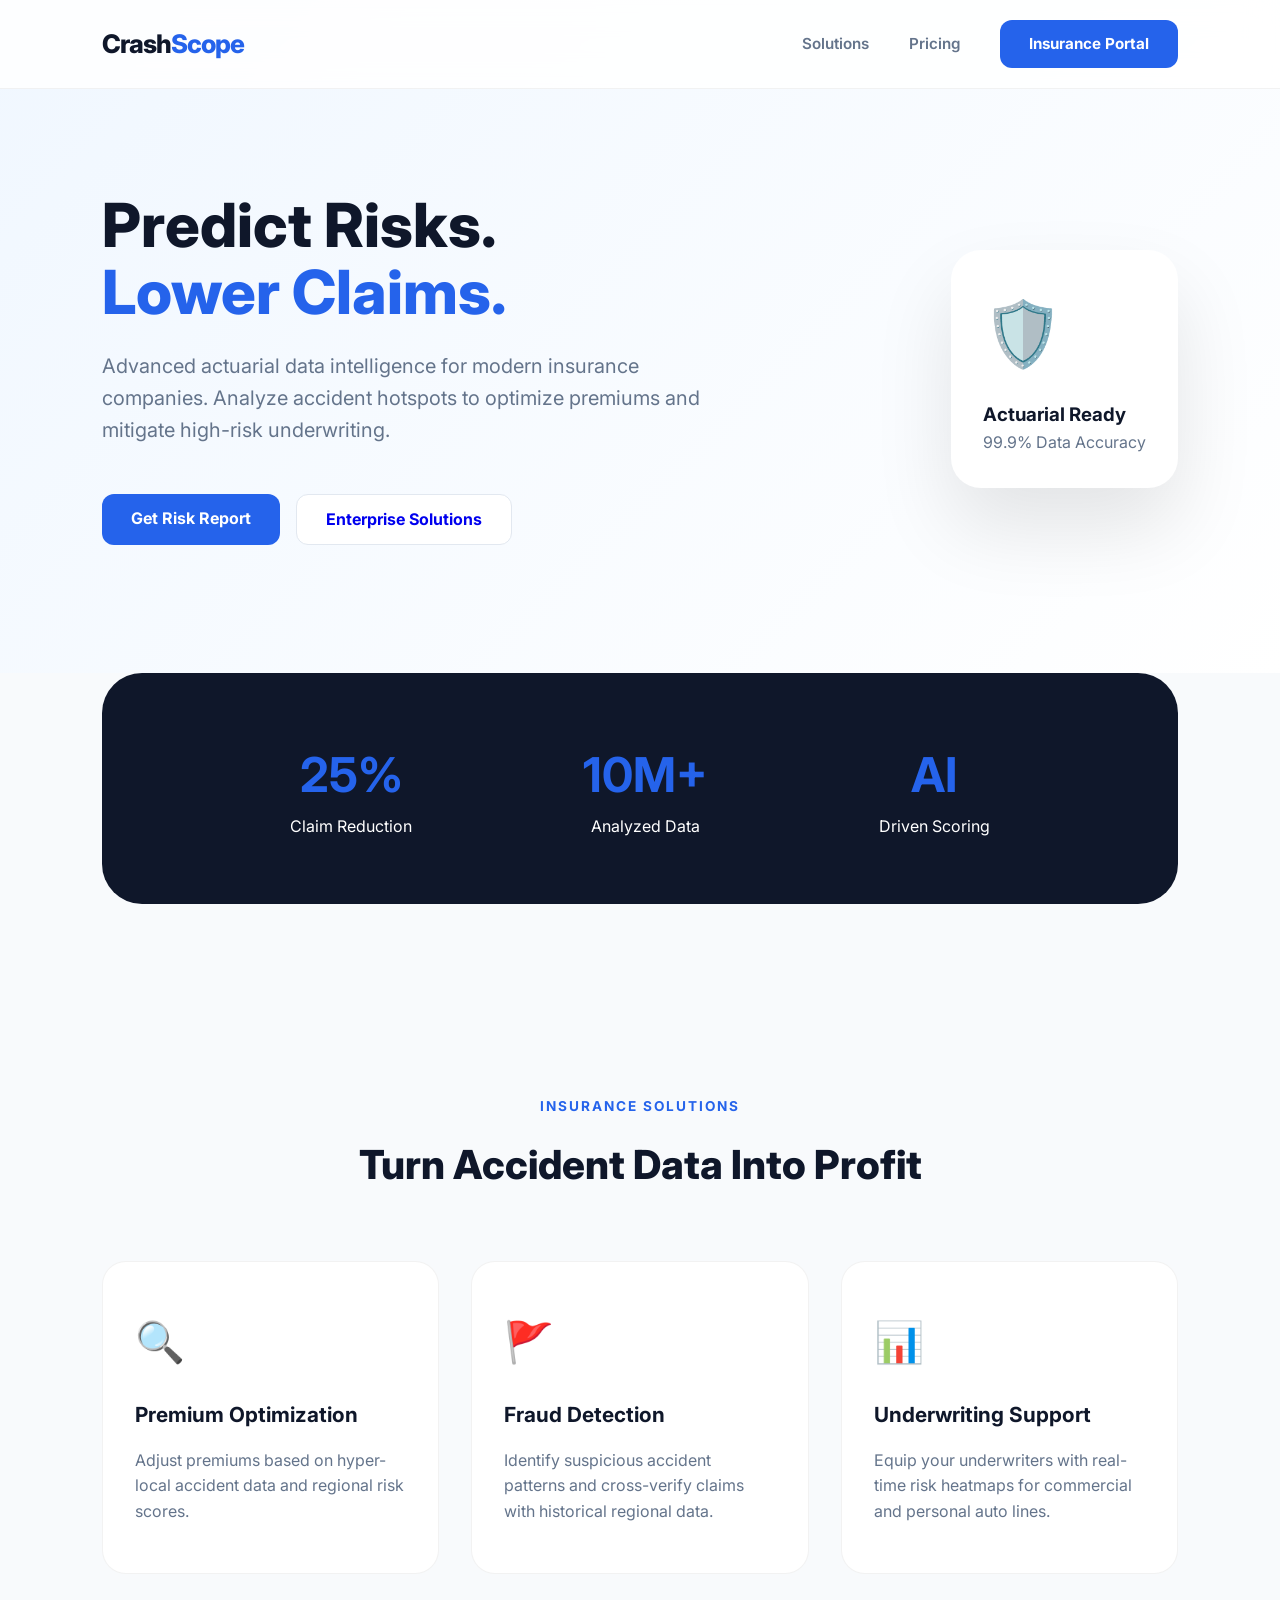
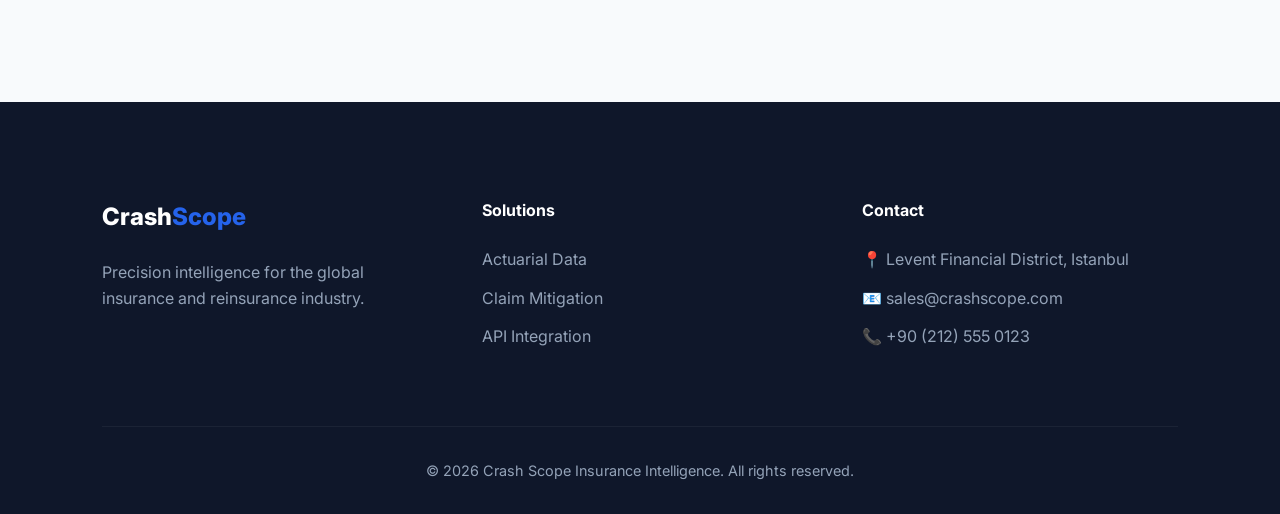
==== index.html @ fe7dffdd "Update index.html" ====
<!DOCTYPE html>
<html lang="en">
<head>
    <meta charset="UTF-8" />
    <meta name="viewport" content="width=device-width, initial-scale=1.0" />
    <title>Crash Scope – Insurance Risk Intelligence</title>
    <link href="https://fonts.googleapis.com/css2?family=Inter:wght@400;600;700;800&display=swap" rel="stylesheet">
    <style>
        :root { 
            --primary: #2563eb; 
            --primary-dark: #1d4ed8; 
            --secondary: #64748b; 
            --dark: #0f172a; 
            --light: #f8fafc; 
            --white: #ffffff; 
            --transition: all 0.3s cubic-bezier(0.4, 0, 0.2, 1); 
        }

        * { margin: 0; padding: 0; box-sizing: border-box; font-family: 'Inter', sans-serif; }
        html { scroll-behavior: smooth; }
        body { background-color: var(--light); color: var(--dark); line-height: 1.6; }

        .navbar { display: flex; justify-content: space-between; align-items: center; padding: 1.25rem 8%; background: rgba(255, 255, 255, 0.85); backdrop-filter: blur(15px); position: fixed; width: 100%; top: 0; z-index: 1000; border-bottom: 1px solid rgba(0,0,0,0.05); }
        .logo { font-size: 1.6rem; font-weight: 800; text-decoration: none; color: var(--dark); letter-spacing: -1px; } 
        .logo span { color: var(--primary); }
        nav { display: flex; align-items: center; gap: 2.5rem; }
        nav a { text-decoration: none; color: var(--secondary); font-weight: 600; font-size: 0.95rem; transition: var(--transition); }

        .btn { padding: 0.75rem 1.8rem; border-radius: 12px; font-weight: 700; text-decoration: none; transition: var(--transition); display: inline-block; cursor: pointer; border: none; }
        .btn-primary { background: var(--primary); color: white !important; }
        .btn-primary:hover { transform: translateY(-2px); box-shadow: 0 10px 20px -5px rgba(37, 99, 235, 0.3); }

        /* --- Hero --- */
        .hero { padding: 12rem 8% 8rem; display: flex; align-items: center; justify-content: space-between; gap: 4rem; background: linear-gradient(135deg, #f0f7ff 0%, #ffffff 100%); }
        .hero-text { flex: 1; }
        .hero-text h1 { font-size: clamp(2.5rem, 5vw, 3.8rem); line-height: 1.1; font-weight: 800; margin-bottom: 1.5rem; color: var(--dark); }
        .hero-text h1 span { color: var(--primary); }
        .hero-text p { font-size: 1.25rem; color: var(--secondary); margin-bottom: 3rem; max-width: 600px; }

        /* --- Features --- */
        .section { padding: 8rem 8%; }
        .section-tag { color: var(--primary); font-weight: 700; text-transform: uppercase; font-size: 0.85rem; letter-spacing: 2px; display: block; text-align: center; margin-bottom: 1rem; }
        .section-title { font-size: 2.5rem; text-align: center; font-weight: 800; margin-bottom: 4rem; }
        
        .features-grid { display: grid; grid-template-columns: repeat(auto-fit, minmax(300px, 1fr)); gap: 2rem; }
        .feature-card { background: var(--white); padding: 3rem 2rem; border-radius: 24px; border: 1px solid rgba(0,0,0,0.05); transition: var(--transition); }
        .feature-card:hover { transform: translateY(-10px); border-color: var(--primary); }
        .feature-icon { font-size: 2.5rem; margin-bottom: 1.5rem; display: block; }
        .feature-card h3 { font-size: 1.3rem; margin-bottom: 1rem; }
        .feature-card p { color: var(--secondary); }

        /* --- Stats/Trust Area --- */
        .trust-box { background: var(--dark); color: white; padding: 4rem 8%; display: flex; justify-content: space-around; text-align: center; border-radius: 40px; margin: 0 8% 4rem; }
        .trust-item h2 { font-size: 3rem; color: var(--primary); }

        /* --- Footer --- */
        .footer { background: var(--dark); color: #94a3b8; padding: 6rem 8% 2rem; }
        .footer-grid { display: grid; grid-template-columns: repeat(auto-fit, minmax(200px, 1fr)); gap: 4rem; margin-bottom: 4rem; }
        .footer-logo { color: white; font-size: 1.5rem; font-weight: 800; margin-bottom: 1.5rem; display: block; text-decoration: none; }
        .footer-logo span { color: var(--primary); }
        .footer-col h4 { color: white; margin-bottom: 1.5rem; }
        .footer-col ul { list-style: none; }
        .footer-col ul li { margin-bottom: 0.8rem; }
        .footer-col ul li a { color: #94a3b8; text-decoration: none; transition: 0.3s; }
        .footer-bottom { border-top: 1px solid rgba(255,255,255,0.05); padding-top: 2rem; text-align: center; font-size: 0.9rem; }

        @media (max-width: 1024px) { .hero { flex-direction: column; text-align: center; } .navbar nav { display: none; } }
    </style>
</head>
<body>

    <header class="navbar">
        <a href="index.html" class="logo">Crash<span>Scope</span></a>
        <nav>
            <a href="#solutions">Solutions</a>
            <a href="pricing.html">Pricing</a>
            <a href="dashboard.html" class="btn btn-primary">Insurance Portal</a>
        </nav>
    </header>

    <section class="hero">
        <div class="hero-text">
            <h1>Predict Risks.<br><span>Lower Claims.</span></h1>
            <p>Advanced actuarial data intelligence for modern insurance companies. Analyze accident hotspots to optimize premiums and mitigate high-risk underwriting.</p>
            <div style="display: flex; gap: 1rem;">
                <a href="dashboard.html" class="btn btn-primary">Get Risk Report</a>
                <a href="pricing.html" class="btn" style="background: white; border: 1px solid #e2e8f0;">Enterprise Solutions</a>
            </div>
        </div>
        <div class="hero-visual">
            <div style="background: white; padding: 2rem; border-radius: 30px; box-shadow: 0 40px 80px rgba(0,0,0,0.1);">
                <span style="font-size: 4rem;">🛡️</span>
                <h3 style="margin-top:1rem;">Actuarial Ready</h3>
                <p style="color:var(--secondary)">99.9% Data Accuracy</p>
            </div>
        </div>
    </section>

    <div class="trust-box">
        <div class="trust-item"><h2>25%</h2><p>Claim Reduction</p></div>
        <div class="trust-item"><h2>10M+</h2><p>Analyzed Data</p></div>
        <div class="trust-item"><h2>AI</h2><p>Driven Scoring</p></div>
    </div>

    <section id="solutions" class="section">
        <span class="section-tag">Insurance Solutions</span>
        <h2 class="section-title">Turn Accident Data Into Profit</h2>
        
        <div class="features-grid">
            <div class="feature-card">
                <span class="feature-icon">🔍</span>
                <h3>Premium Optimization</h3>
                <p>Adjust premiums based on hyper-local accident data and regional risk scores.</p>
            </div>
            <div class="feature-card">
                <span class="feature-icon">🚩</span>
                <h3>Fraud Detection</h3>
                <p>Identify suspicious accident patterns and cross-verify claims with historical regional data.</p>
            </div>
            <div class="feature-card">
                <span class="feature-icon">📊</span>
                <h3>Underwriting Support</h3>
                <p>Equip your underwriters with real-time risk heatmaps for commercial and personal auto lines.</p>
            </div>
        </div>
    </section>

    <footer class="footer">
        <div class="footer-grid">
            <div class="footer-col">
                <a href="#" class="footer-logo">Crash<span>Scope</span></a>
                <p>Precision intelligence for the global insurance and reinsurance industry.</p>
            </div>
            <div class="footer-col">
                <h4>Solutions</h4>
                <ul>
                    <li><a href="#">Actuarial Data</a></li>
                    <li><a href="#">Claim Mitigation</a></li>
                    <li><a href="#">API Integration</a></li>
                </ul>
            </div>
            <div class="footer-col">
                <h4>Contact</h4>
                <ul>
                    <li>📍 Levent Financial District, Istanbul</li>
                    <li>📧 sales@crashscope.com</li>
                    <li>📞 +90 (212) 555 0123</li>
                </ul>
            </div>
        </div>
        <div class="footer-bottom">
            <p>&copy; 2026 Crash Scope Insurance Intelligence. All rights reserved.</p>
        </div>
    </footer>

</body>
</html>
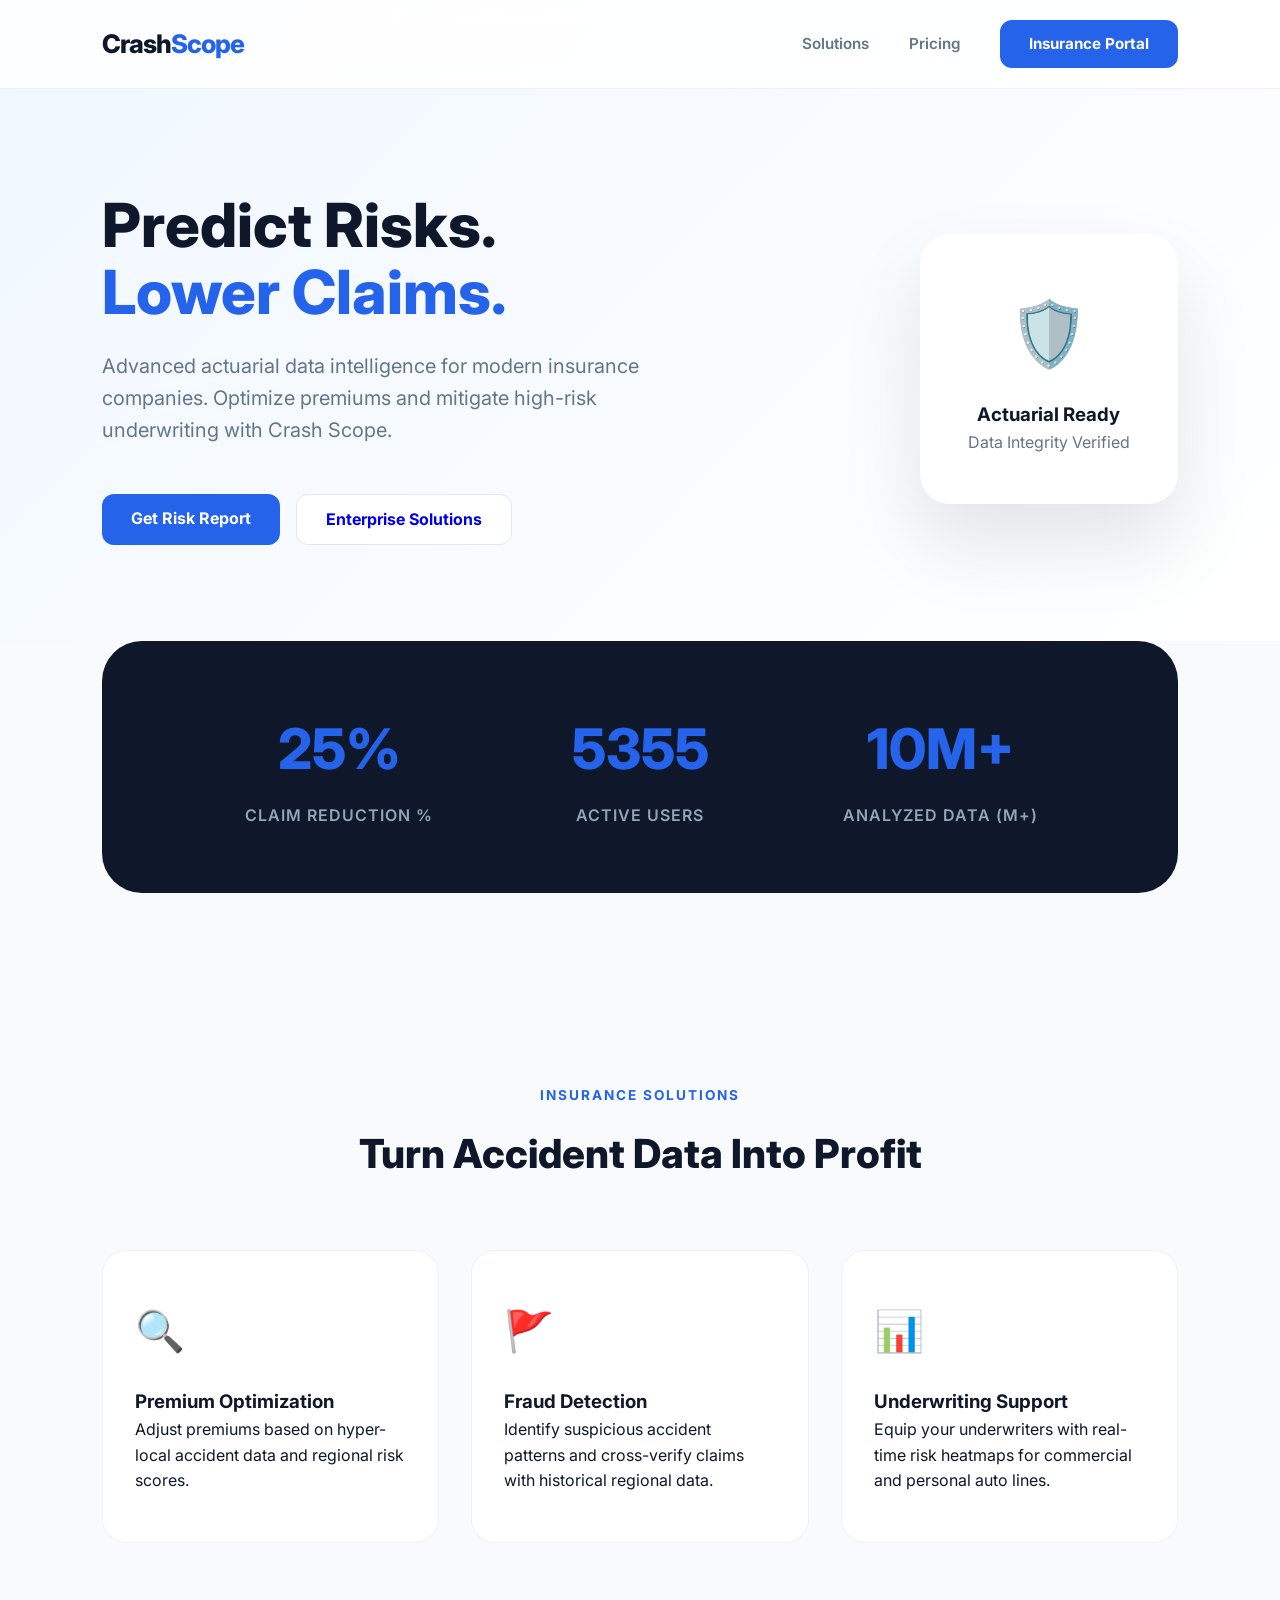
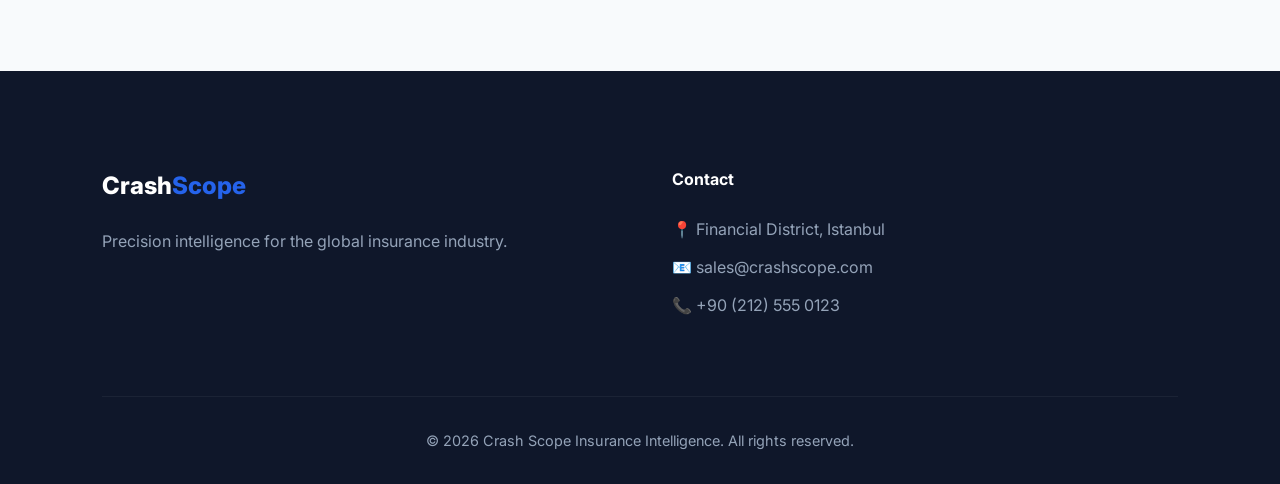
==== commit 7fa51a77: "Update index.html" ====
--- a/index.html
+++ b/index.html
@@ -20,6 +20,7 @@
         html { scroll-behavior: smooth; }
         body { background-color: var(--light); color: var(--dark); line-height: 1.6; }
 
+        /* --- Navbar --- */
         .navbar { display: flex; justify-content: space-between; align-items: center; padding: 1.25rem 8%; background: rgba(255, 255, 255, 0.85); backdrop-filter: blur(15px); position: fixed; width: 100%; top: 0; z-index: 1000; border-bottom: 1px solid rgba(0,0,0,0.05); }
         .logo { font-size: 1.6rem; font-weight: 800; text-decoration: none; color: var(--dark); letter-spacing: -1px; } 
         .logo span { color: var(--primary); }
@@ -31,13 +32,19 @@
         .btn-primary:hover { transform: translateY(-2px); box-shadow: 0 10px 20px -5px rgba(37, 99, 235, 0.3); }
 
         /* --- Hero --- */
-        .hero { padding: 12rem 8% 8rem; display: flex; align-items: center; justify-content: space-between; gap: 4rem; background: linear-gradient(135deg, #f0f7ff 0%, #ffffff 100%); }
+        .hero { padding: 12rem 8% 6rem; display: flex; align-items: center; justify-content: space-between; gap: 4rem; background: linear-gradient(135deg, #f0f7ff 0%, #ffffff 100%); }
         .hero-text { flex: 1; }
         .hero-text h1 { font-size: clamp(2.5rem, 5vw, 3.8rem); line-height: 1.1; font-weight: 800; margin-bottom: 1.5rem; color: var(--dark); }
         .hero-text h1 span { color: var(--primary); }
         .hero-text p { font-size: 1.25rem; color: var(--secondary); margin-bottom: 3rem; max-width: 600px; }
 
-        /* --- Features --- */
+        /* --- Stat Counter Box (GÜNCELLENDİ) --- */
+        .trust-box { background: var(--dark); color: white; padding: 4rem 8%; display: flex; justify-content: space-around; text-align: center; border-radius: 40px; margin: 0 8% 4rem; flex-wrap: wrap; gap: 2rem; }
+        .trust-item { flex: 1; min-width: 150px; }
+        .trust-item h2 { font-size: 3.5rem; color: var(--primary); font-weight: 800; margin-bottom: 0.5rem; }
+        .trust-item p { font-size: 1rem; color: #94a3b8; font-weight: 600; text-transform: uppercase; letter-spacing: 1px; }
+
+        /* --- Solutions --- */
         .section { padding: 8rem 8%; }
         .section-tag { color: var(--primary); font-weight: 700; text-transform: uppercase; font-size: 0.85rem; letter-spacing: 2px; display: block; text-align: center; margin-bottom: 1rem; }
         .section-title { font-size: 2.5rem; text-align: center; font-weight: 800; margin-bottom: 4rem; }
@@ -46,12 +53,6 @@
         .feature-card { background: var(--white); padding: 3rem 2rem; border-radius: 24px; border: 1px solid rgba(0,0,0,0.05); transition: var(--transition); }
         .feature-card:hover { transform: translateY(-10px); border-color: var(--primary); }
         .feature-icon { font-size: 2.5rem; margin-bottom: 1.5rem; display: block; }
-        .feature-card h3 { font-size: 1.3rem; margin-bottom: 1rem; }
-        .feature-card p { color: var(--secondary); }
-
-        /* --- Stats/Trust Area --- */
-        .trust-box { background: var(--dark); color: white; padding: 4rem 8%; display: flex; justify-content: space-around; text-align: center; border-radius: 40px; margin: 0 8% 4rem; }
-        .trust-item h2 { font-size: 3rem; color: var(--primary); }
 
         /* --- Footer --- */
         .footer { background: var(--dark); color: #94a3b8; padding: 6rem 8% 2rem; }
@@ -61,7 +62,6 @@
         .footer-col h4 { color: white; margin-bottom: 1.5rem; }
         .footer-col ul { list-style: none; }
         .footer-col ul li { margin-bottom: 0.8rem; }
-        .footer-col ul li a { color: #94a3b8; text-decoration: none; transition: 0.3s; }
         .footer-bottom { border-top: 1px solid rgba(255,255,255,0.05); padding-top: 2rem; text-align: center; font-size: 0.9rem; }
 
         @media (max-width: 1024px) { .hero { flex-direction: column; text-align: center; } .navbar nav { display: none; } }
@@ -81,31 +81,39 @@
     <section class="hero">
         <div class="hero-text">
             <h1>Predict Risks.<br><span>Lower Claims.</span></h1>
-            <p>Advanced actuarial data intelligence for modern insurance companies. Analyze accident hotspots to optimize premiums and mitigate high-risk underwriting.</p>
+            <p>Advanced actuarial data intelligence for modern insurance companies. Optimize premiums and mitigate high-risk underwriting with Crash Scope.</p>
             <div style="display: flex; gap: 1rem;">
                 <a href="dashboard.html" class="btn btn-primary">Get Risk Report</a>
                 <a href="pricing.html" class="btn" style="background: white; border: 1px solid #e2e8f0;">Enterprise Solutions</a>
             </div>
         </div>
         <div class="hero-visual">
-            <div style="background: white; padding: 2rem; border-radius: 30px; box-shadow: 0 40px 80px rgba(0,0,0,0.1);">
+            <div style="background: white; padding: 3rem; border-radius: 30px; box-shadow: 0 40px 80px rgba(0,0,0,0.1); text-align: center;">
                 <span style="font-size: 4rem;">🛡️</span>
                 <h3 style="margin-top:1rem;">Actuarial Ready</h3>
-                <p style="color:var(--secondary)">99.9% Data Accuracy</p>
+                <p style="color:var(--secondary)">Data Integrity Verified</p>
             </div>
         </div>
     </section>
 
     <div class="trust-box">
-        <div class="trust-item"><h2>25%</h2><p>Claim Reduction</p></div>
-        <div class="trust-item"><h2>10M+</h2><p>Analyzed Data</p></div>
-        <div class="trust-item"><h2>AI</h2><p>Driven Scoring</p></div>
+        <div class="trust-item">
+            <h2 class="counter" data-target="25">0</h2>
+            <p>Claim Reduction %</p>
+        </div>
+        <div class="trust-item">
+            <h2 class="counter" data-target="12500">0</h2>
+            <p>Active Users</p>
+        </div>
+        <div class="trust-item">
+            <h2 class="counter" data-target="10">0</h2>
+            <p>Analyzed Data (M+)</p>
+        </div>
     </div>
 
     <section id="solutions" class="section">
         <span class="section-tag">Insurance Solutions</span>
         <h2 class="section-title">Turn Accident Data Into Profit</h2>
-        
         <div class="features-grid">
             <div class="feature-card">
                 <span class="feature-icon">🔍</span>
@@ -129,20 +137,12 @@
         <div class="footer-grid">
             <div class="footer-col">
                 <a href="#" class="footer-logo">Crash<span>Scope</span></a>
-                <p>Precision intelligence for the global insurance and reinsurance industry.</p>
-            </div>
-            <div class="footer-col">
-                <h4>Solutions</h4>
-                <ul>
-                    <li><a href="#">Actuarial Data</a></li>
-                    <li><a href="#">Claim Mitigation</a></li>
-                    <li><a href="#">API Integration</a></li>
-                </ul>
+                <p>Precision intelligence for the global insurance industry.</p>
             </div>
             <div class="footer-col">
                 <h4>Contact</h4>
                 <ul>
-                    <li>📍 Levent Financial District, Istanbul</li>
+                    <li>📍 Financial District, Istanbul</li>
                     <li>📧 sales@crashscope.com</li>
                     <li>📞 +90 (212) 555 0123</li>
                 </ul>
@@ -153,5 +153,40 @@
         </div>
     </footer>
 
+    <script>
+        const counters = document.querySelectorAll('.counter');
+        const speed = 200; // Sayma hızı (daha düşük sayı = daha yavaş)
+
+        const startCounters = () => {
+            counters.forEach(counter => {
+                const updateCount = () => {
+                    const target = +counter.getAttribute('data-target');
+                    const count = +counter.innerText;
+                    const inc = target / speed;
+
+                    if (count < target) {
+                        counter.innerText = Math.ceil(count + inc);
+                        setTimeout(updateCount, 15);
+                    } else {
+                        counter.innerText = target + (target === 25 ? "%" : (target === 10 ? "M+" : ""));
+                    }
+                };
+                updateCount();
+            });
+        };
+
+        // Sayfa aşağı kaydırıldığında animasyonu başlat (Observer)
+        const observer = new IntersectionObserver((entries) => {
+            entries.forEach(entry => {
+                if (entry.isIntersecting) {
+                    startCounters();
+                    observer.unobserve(entry.target); // Sadece bir kere çalışsın
+                }
+            });
+        }, { threshold: 0.5 });
+
+        observer.observe(document.querySelector('.trust-box'));
+    </script>
+
 </body>
 </html>
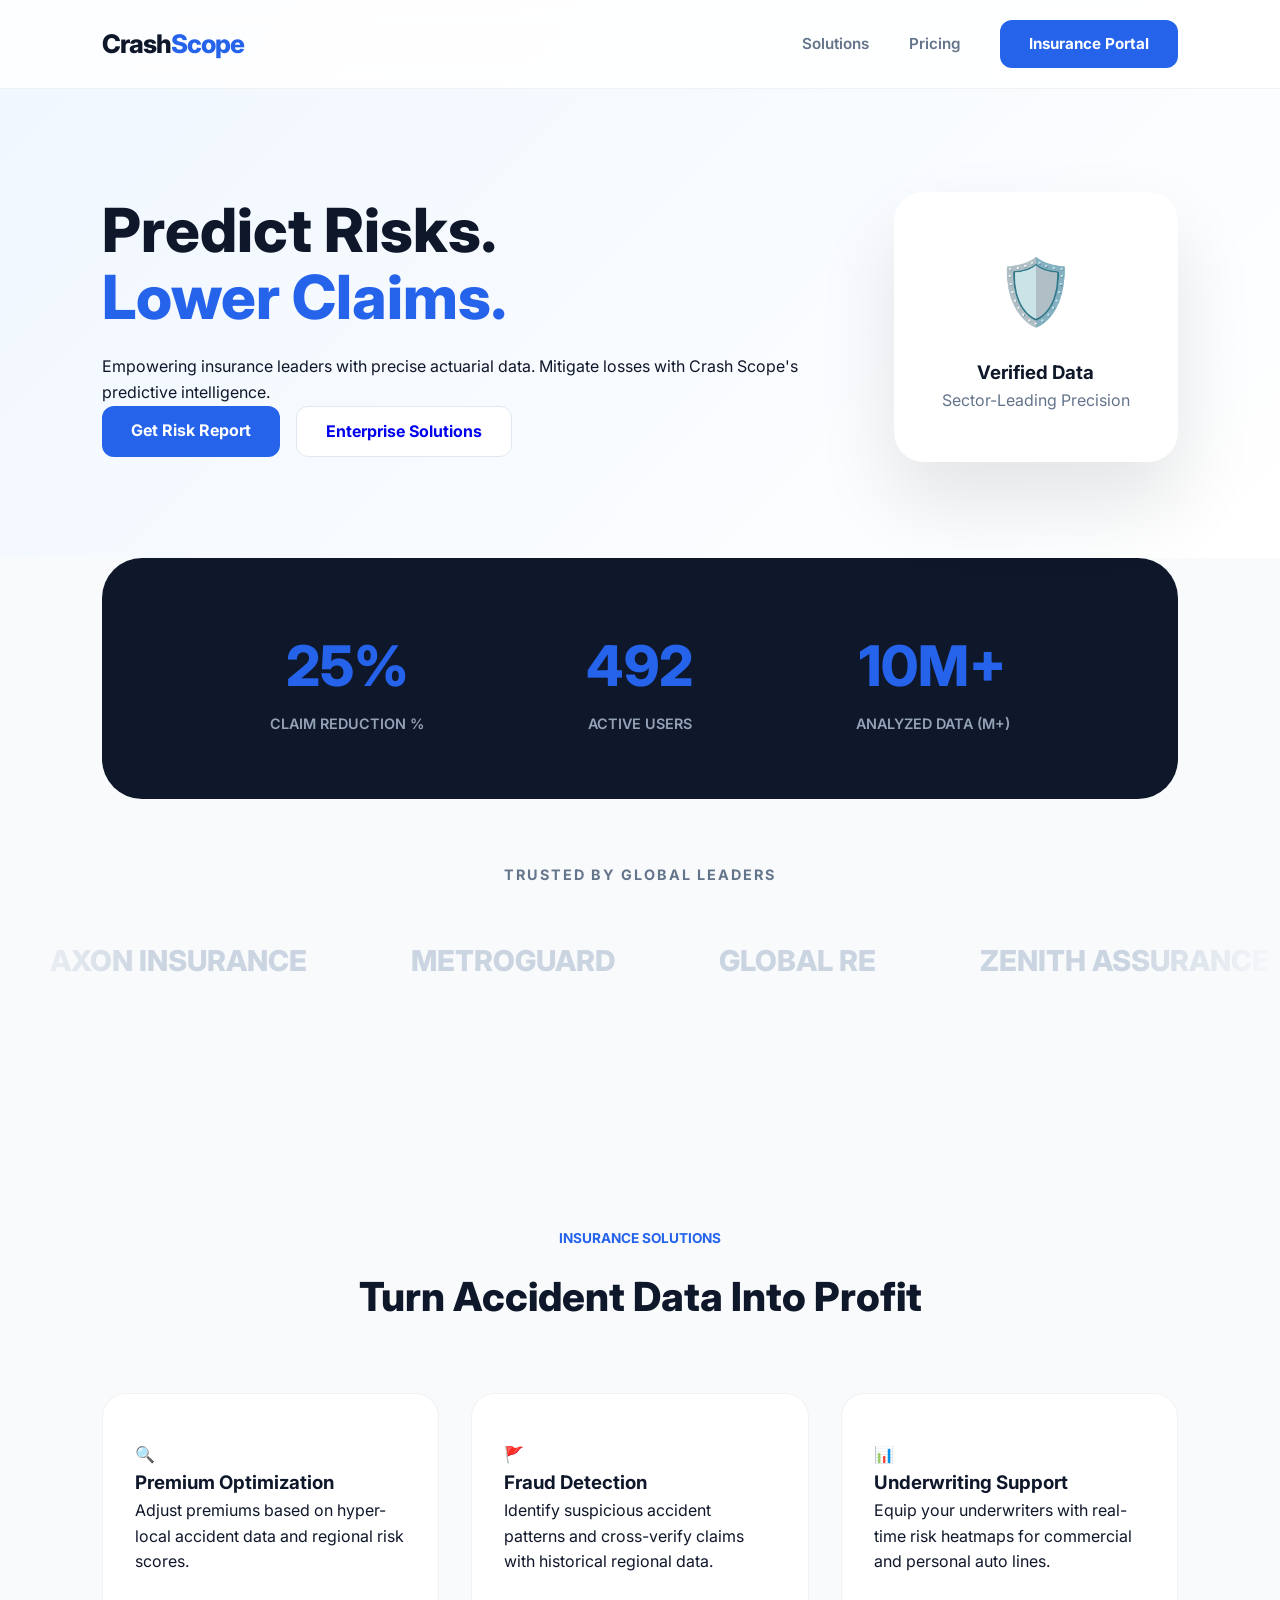
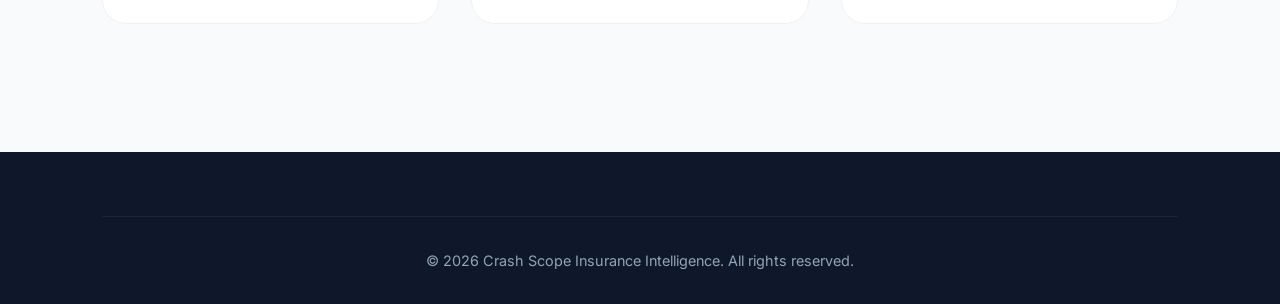
==== commit 4997f295: "Update index.html" ====
--- a/index.html
+++ b/index.html
@@ -18,7 +18,7 @@
 
         * { margin: 0; padding: 0; box-sizing: border-box; font-family: 'Inter', sans-serif; }
         html { scroll-behavior: smooth; }
-        body { background-color: var(--light); color: var(--dark); line-height: 1.6; }
+        body { background-color: var(--light); color: var(--dark); line-height: 1.6; overflow-x: hidden; }
 
         /* --- Navbar --- */
         .navbar { display: flex; justify-content: space-between; align-items: center; padding: 1.25rem 8%; background: rgba(255, 255, 255, 0.85); backdrop-filter: blur(15px); position: fixed; width: 100%; top: 0; z-index: 1000; border-bottom: 1px solid rgba(0,0,0,0.05); }
@@ -26,42 +26,47 @@
         .logo span { color: var(--primary); }
         nav { display: flex; align-items: center; gap: 2.5rem; }
         nav a { text-decoration: none; color: var(--secondary); font-weight: 600; font-size: 0.95rem; transition: var(--transition); }
-
-        .btn { padding: 0.75rem 1.8rem; border-radius: 12px; font-weight: 700; text-decoration: none; transition: var(--transition); display: inline-block; cursor: pointer; border: none; }
+        .btn { padding: 0.75rem 1.8rem; border-radius: 12px; font-weight: 700; text-decoration: none; transition: var(--transition); display: inline-block; border: none; }
         .btn-primary { background: var(--primary); color: white !important; }
-        .btn-primary:hover { transform: translateY(-2px); box-shadow: 0 10px 20px -5px rgba(37, 99, 235, 0.3); }
 
         /* --- Hero --- */
         .hero { padding: 12rem 8% 6rem; display: flex; align-items: center; justify-content: space-between; gap: 4rem; background: linear-gradient(135deg, #f0f7ff 0%, #ffffff 100%); }
         .hero-text { flex: 1; }
-        .hero-text h1 { font-size: clamp(2.5rem, 5vw, 3.8rem); line-height: 1.1; font-weight: 800; margin-bottom: 1.5rem; color: var(--dark); }
+        .hero-text h1 { font-size: clamp(2.5rem, 5vw, 3.8rem); line-height: 1.1; font-weight: 800; margin-bottom: 1.5rem; }
         .hero-text h1 span { color: var(--primary); }
-        .hero-text p { font-size: 1.25rem; color: var(--secondary); margin-bottom: 3rem; max-width: 600px; }
-
-        /* --- Stat Counter Box (GÜNCELLENDİ) --- */
-        .trust-box { background: var(--dark); color: white; padding: 4rem 8%; display: flex; justify-content: space-around; text-align: center; border-radius: 40px; margin: 0 8% 4rem; flex-wrap: wrap; gap: 2rem; }
-        .trust-item { flex: 1; min-width: 150px; }
-        .trust-item h2 { font-size: 3.5rem; color: var(--primary); font-weight: 800; margin-bottom: 0.5rem; }
-        .trust-item p { font-size: 1rem; color: #94a3b8; font-weight: 600; text-transform: uppercase; letter-spacing: 1px; }
+
+        /* --- Stats Box --- */
+        .trust-box { background: var(--dark); color: white; padding: 4rem 8%; display: flex; justify-content: space-around; text-align: center; border-radius: 40px; margin: 0 8% 2rem; flex-wrap: wrap; gap: 2rem; }
+        .trust-item h2 { font-size: 3.5rem; color: var(--primary); font-weight: 800; }
+        .trust-item p { font-size: 0.9rem; color: #94a3b8; font-weight: 600; text-transform: uppercase; }
+
+        /* --- Logo Carousel (YENİ) --- */
+        .references-section { padding: 2rem 0 6rem; text-align: center; }
+        .references-section h3 { font-size: 0.9rem; color: var(--secondary); text-transform: uppercase; letter-spacing: 2px; margin-bottom: 2rem; }
+        
+        .logos-container { overflow: hidden; white-space: nowrap; position: relative; padding: 20px 0; }
+        .logos-container::before, .logos-container::after { content: ""; position: absolute; top: 0; width: 150px; height: 100%; z-index: 2; }
+        .logos-container::before { left: 0; background: linear-gradient(to right, var(--light), transparent); }
+        .logos-container::after { right: 0; background: linear-gradient(to left, var(--light), transparent); }
+
+        .logos-slide { display: inline-block; animation: 25s slide infinite linear; }
+        .logos-slide span { font-size: 1.8rem; font-weight: 800; color: #cbd5e1; margin: 0 50px; cursor: default; transition: 0.3s; }
+        .logos-slide span:hover { color: var(--primary); }
+
+        @keyframes slide {
+            from { transform: translateX(0); }
+            to { transform: translateX(-100%); }
+        }
 
         /* --- Solutions --- */
         .section { padding: 8rem 8%; }
-        .section-tag { color: var(--primary); font-weight: 700; text-transform: uppercase; font-size: 0.85rem; letter-spacing: 2px; display: block; text-align: center; margin-bottom: 1rem; }
+        .section-tag { color: var(--primary); font-weight: 700; text-transform: uppercase; font-size: 0.85rem; display: block; text-align: center; margin-bottom: 1rem; }
         .section-title { font-size: 2.5rem; text-align: center; font-weight: 800; margin-bottom: 4rem; }
-        
         .features-grid { display: grid; grid-template-columns: repeat(auto-fit, minmax(300px, 1fr)); gap: 2rem; }
-        .feature-card { background: var(--white); padding: 3rem 2rem; border-radius: 24px; border: 1px solid rgba(0,0,0,0.05); transition: var(--transition); }
-        .feature-card:hover { transform: translateY(-10px); border-color: var(--primary); }
-        .feature-icon { font-size: 2.5rem; margin-bottom: 1.5rem; display: block; }
+        .feature-card { background: var(--white); padding: 3rem 2rem; border-radius: 24px; border: 1px solid rgba(0,0,0,0.05); }
 
         /* --- Footer --- */
-        .footer { background: var(--dark); color: #94a3b8; padding: 6rem 8% 2rem; }
-        .footer-grid { display: grid; grid-template-columns: repeat(auto-fit, minmax(200px, 1fr)); gap: 4rem; margin-bottom: 4rem; }
-        .footer-logo { color: white; font-size: 1.5rem; font-weight: 800; margin-bottom: 1.5rem; display: block; text-decoration: none; }
-        .footer-logo span { color: var(--primary); }
-        .footer-col h4 { color: white; margin-bottom: 1.5rem; }
-        .footer-col ul { list-style: none; }
-        .footer-col ul li { margin-bottom: 0.8rem; }
+        .footer { background: var(--dark); color: #94a3b8; padding: 4rem 8% 2rem; }
         .footer-bottom { border-top: 1px solid rgba(255,255,255,0.05); padding-top: 2rem; text-align: center; font-size: 0.9rem; }
 
         @media (max-width: 1024px) { .hero { flex-direction: column; text-align: center; } .navbar nav { display: none; } }
@@ -81,7 +86,7 @@
     <section class="hero">
         <div class="hero-text">
             <h1>Predict Risks.<br><span>Lower Claims.</span></h1>
-            <p>Advanced actuarial data intelligence for modern insurance companies. Optimize premiums and mitigate high-risk underwriting with Crash Scope.</p>
+            <p>Empowering insurance leaders with precise actuarial data. Mitigate losses with Crash Scope's predictive intelligence.</p>
             <div style="display: flex; gap: 1rem;">
                 <a href="dashboard.html" class="btn btn-primary">Get Risk Report</a>
                 <a href="pricing.html" class="btn" style="background: white; border: 1px solid #e2e8f0;">Enterprise Solutions</a>
@@ -90,8 +95,8 @@
         <div class="hero-visual">
             <div style="background: white; padding: 3rem; border-radius: 30px; box-shadow: 0 40px 80px rgba(0,0,0,0.1); text-align: center;">
                 <span style="font-size: 4rem;">🛡️</span>
-                <h3 style="margin-top:1rem;">Actuarial Ready</h3>
-                <p style="color:var(--secondary)">Data Integrity Verified</p>
+                <h3 style="margin-top:1rem;">Verified Data</h3>
+                <p style="color:var(--secondary)">Sector-Leading Precision</p>
             </div>
         </div>
     </section>
@@ -102,7 +107,7 @@
             <p>Claim Reduction %</p>
         </div>
         <div class="trust-item">
-            <h2 class="counter" data-target="12500">0</h2>
+            <h2 class="counter" data-target="1200">0</h2>
             <p>Active Users</p>
         </div>
         <div class="trust-item">
@@ -110,6 +115,30 @@
             <p>Analyzed Data (M+)</p>
         </div>
     </div>
+
+    <section class="references-section">
+        <h3>Trusted by Global Leaders</h3>
+        <div class="logos-container">
+            <div class="logos-slide">
+                <span>AXON INSURANCE</span>
+                <span>METROGUARD</span>
+                <span>GLOBAL RE</span>
+                <span>ZENITH ASSURANCE</span>
+                <span>ALIANS GROUP</span>
+                <span>NEXUS UNDERWRITING</span>
+                <span>PRIME MUTUAL</span>
+            </div>
+            <div class="logos-slide">
+                <span>AXON INSURANCE</span>
+                <span>METROGUARD</span>
+                <span>GLOBAL RE</span>
+                <span>ZENITH ASSURANCE</span>
+                <span>ALIANS GROUP</span>
+                <span>NEXUS UNDERWRITING</span>
+                <span>PRIME MUTUAL</span>
+            </div>
+        </div>
+    </section>
 
     <section id="solutions" class="section">
         <span class="section-tag">Insurance Solutions</span>
@@ -134,28 +163,15 @@
     </section>
 
     <footer class="footer">
-        <div class="footer-grid">
-            <div class="footer-col">
-                <a href="#" class="footer-logo">Crash<span>Scope</span></a>
-                <p>Precision intelligence for the global insurance industry.</p>
-            </div>
-            <div class="footer-col">
-                <h4>Contact</h4>
-                <ul>
-                    <li>📍 Financial District, Istanbul</li>
-                    <li>📧 sales@crashscope.com</li>
-                    <li>📞 +90 (212) 555 0123</li>
-                </ul>
-            </div>
-        </div>
         <div class="footer-bottom">
             <p>&copy; 2026 Crash Scope Insurance Intelligence. All rights reserved.</p>
         </div>
     </footer>
 
     <script>
+        // SAYAÇ SCRIPTI
         const counters = document.querySelectorAll('.counter');
-        const speed = 200; // Sayma hızı (daha düşük sayı = daha yavaş)
+        const speed = 200;
 
         const startCounters = () => {
             counters.forEach(counter => {
@@ -175,12 +191,11 @@
             });
         };
 
-        // Sayfa aşağı kaydırıldığında animasyonu başlat (Observer)
         const observer = new IntersectionObserver((entries) => {
             entries.forEach(entry => {
                 if (entry.isIntersecting) {
                     startCounters();
-                    observer.unobserve(entry.target); // Sadece bir kere çalışsın
+                    observer.unobserve(entry.target);
                 }
             });
         }, { threshold: 0.5 });
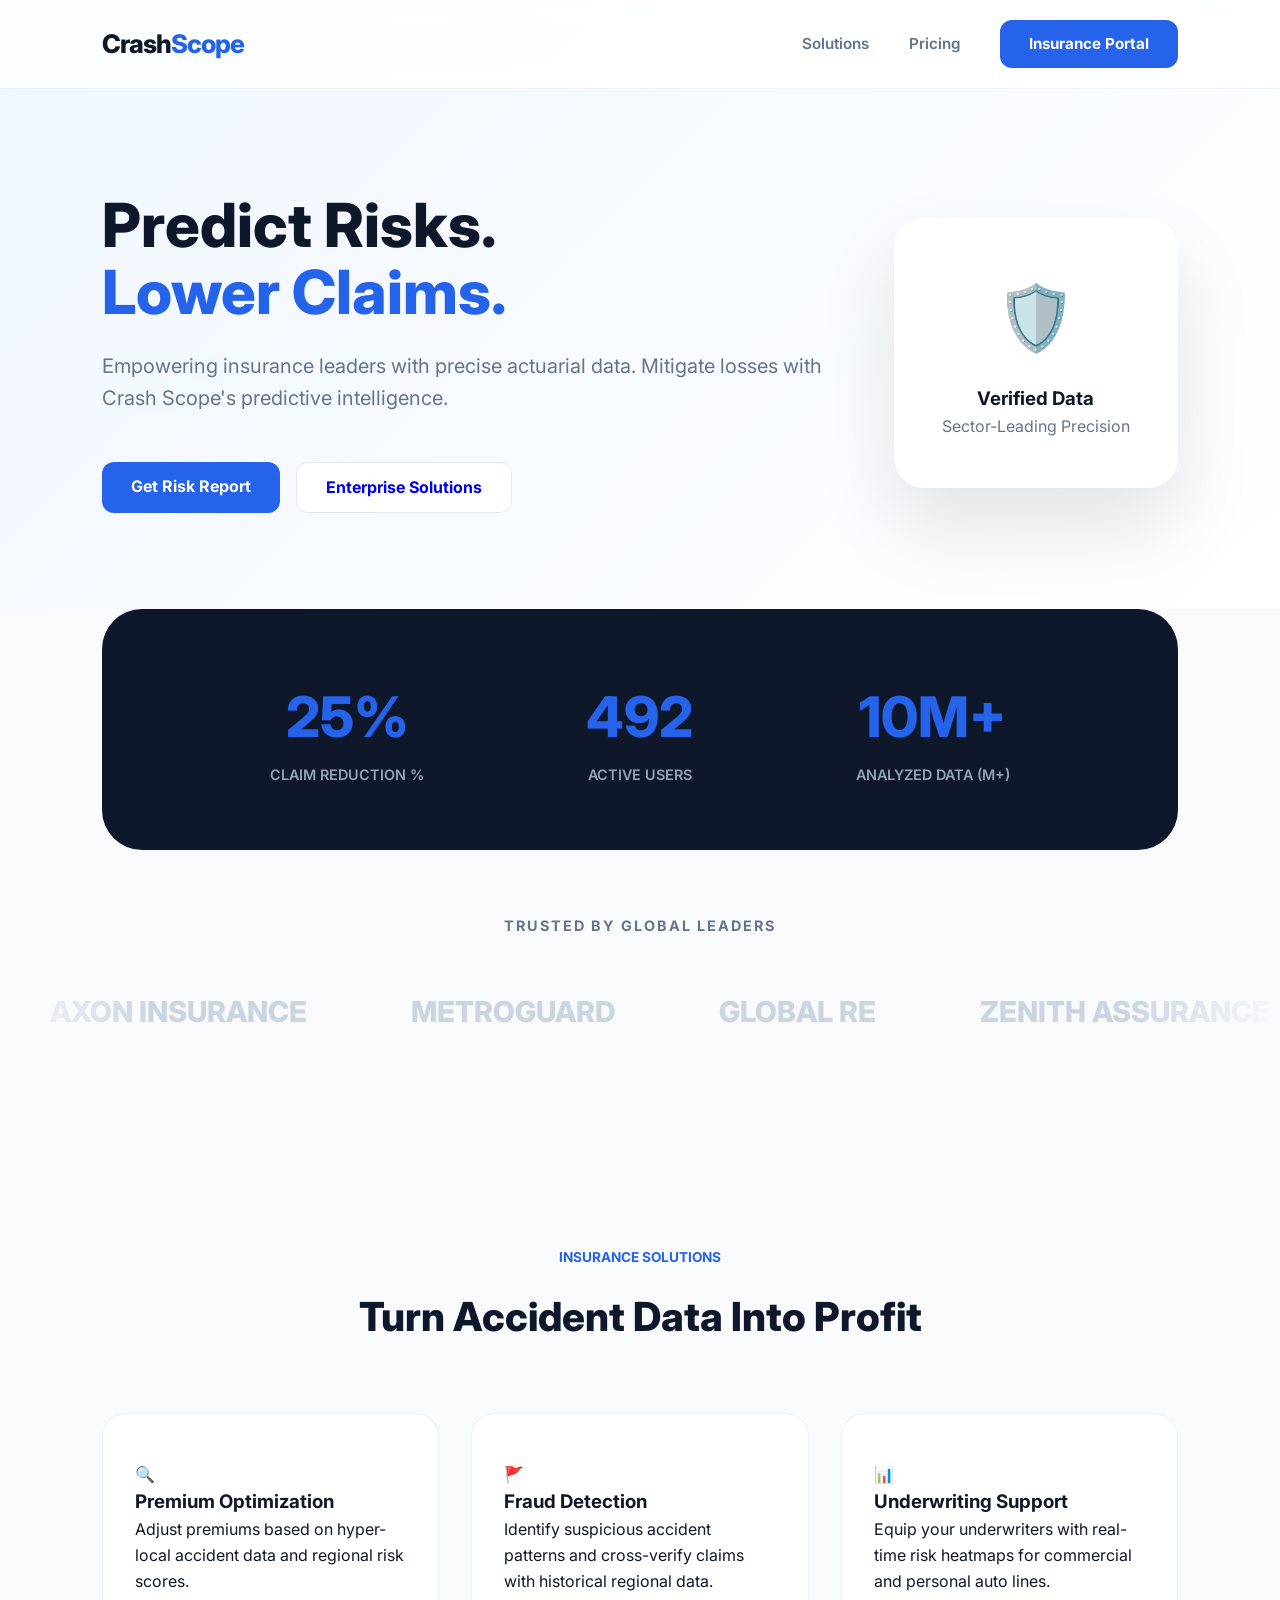
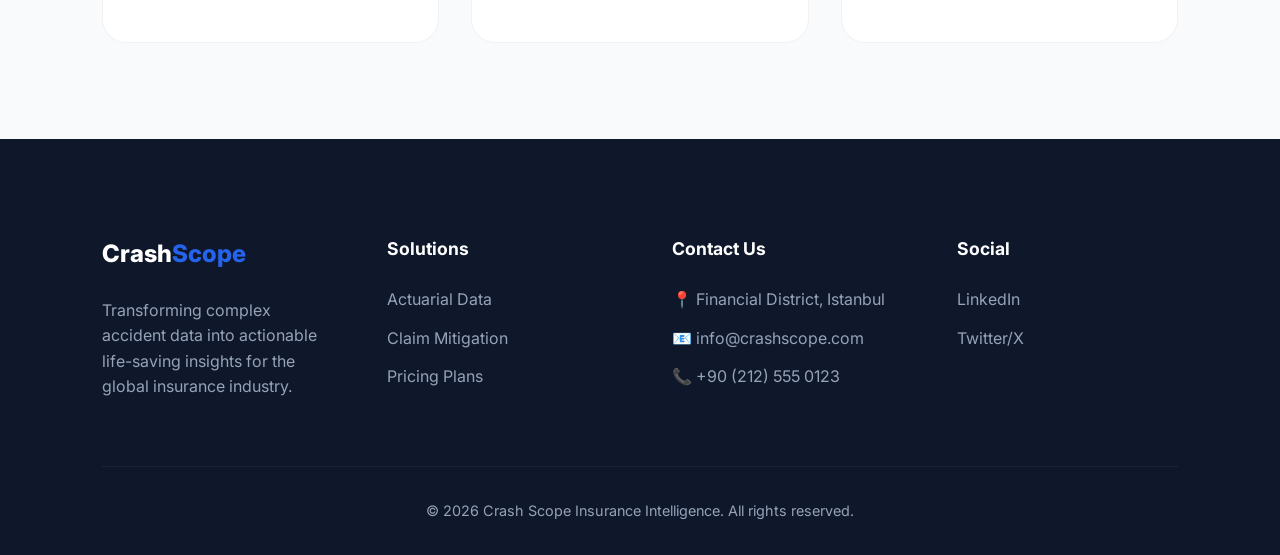
==== commit 05afcf3d: "Update index.html" ====
--- a/index.html
+++ b/index.html
@@ -34,39 +34,42 @@
         .hero-text { flex: 1; }
         .hero-text h1 { font-size: clamp(2.5rem, 5vw, 3.8rem); line-height: 1.1; font-weight: 800; margin-bottom: 1.5rem; }
         .hero-text h1 span { color: var(--primary); }
+        .hero-text p { font-size: 1.25rem; color: var(--secondary); margin-bottom: 3rem; }
 
         /* --- Stats Box --- */
         .trust-box { background: var(--dark); color: white; padding: 4rem 8%; display: flex; justify-content: space-around; text-align: center; border-radius: 40px; margin: 0 8% 2rem; flex-wrap: wrap; gap: 2rem; }
         .trust-item h2 { font-size: 3.5rem; color: var(--primary); font-weight: 800; }
         .trust-item p { font-size: 0.9rem; color: #94a3b8; font-weight: 600; text-transform: uppercase; }
 
-        /* --- Logo Carousel (YENİ) --- */
+        /* --- Logo Carousel --- */
         .references-section { padding: 2rem 0 6rem; text-align: center; }
         .references-section h3 { font-size: 0.9rem; color: var(--secondary); text-transform: uppercase; letter-spacing: 2px; margin-bottom: 2rem; }
-        
         .logos-container { overflow: hidden; white-space: nowrap; position: relative; padding: 20px 0; }
         .logos-container::before, .logos-container::after { content: ""; position: absolute; top: 0; width: 150px; height: 100%; z-index: 2; }
         .logos-container::before { left: 0; background: linear-gradient(to right, var(--light), transparent); }
         .logos-container::after { right: 0; background: linear-gradient(to left, var(--light), transparent); }
-
         .logos-slide { display: inline-block; animation: 25s slide infinite linear; }
-        .logos-slide span { font-size: 1.8rem; font-weight: 800; color: #cbd5e1; margin: 0 50px; cursor: default; transition: 0.3s; }
-        .logos-slide span:hover { color: var(--primary); }
-
-        @keyframes slide {
-            from { transform: translateX(0); }
-            to { transform: translateX(-100%); }
-        }
+        .logos-slide span { font-size: 1.8rem; font-weight: 800; color: #cbd5e1; margin: 0 50px; cursor: default; }
+
+        @keyframes slide { from { transform: translateX(0); } to { transform: translateX(-100%); } }
 
         /* --- Solutions --- */
-        .section { padding: 8rem 8%; }
+        .section { padding: 6rem 8%; }
         .section-tag { color: var(--primary); font-weight: 700; text-transform: uppercase; font-size: 0.85rem; display: block; text-align: center; margin-bottom: 1rem; }
         .section-title { font-size: 2.5rem; text-align: center; font-weight: 800; margin-bottom: 4rem; }
         .features-grid { display: grid; grid-template-columns: repeat(auto-fit, minmax(300px, 1fr)); gap: 2rem; }
         .feature-card { background: var(--white); padding: 3rem 2rem; border-radius: 24px; border: 1px solid rgba(0,0,0,0.05); }
 
-        /* --- Footer --- */
-        .footer { background: var(--dark); color: #94a3b8; padding: 4rem 8% 2rem; }
+        /* --- Footer (GERİ GELDİ) --- */
+        .footer { background: var(--dark); color: #94a3b8; padding: 6rem 8% 2rem; }
+        .footer-grid { display: grid; grid-template-columns: repeat(auto-fit, minmax(200px, 1fr)); gap: 4rem; margin-bottom: 4rem; }
+        .footer-logo { color: white; font-size: 1.5rem; font-weight: 800; margin-bottom: 1.5rem; display: block; text-decoration: none; }
+        .footer-logo span { color: var(--primary); }
+        .footer-col h4 { color: white; margin-bottom: 1.5rem; font-size: 1.1rem; }
+        .footer-col ul { list-style: none; }
+        .footer-col ul li { margin-bottom: 0.8rem; }
+        .footer-col ul li a { color: #94a3b8; text-decoration: none; transition: 0.3s; }
+        .footer-col ul li a:hover { color: var(--primary); }
         .footer-bottom { border-top: 1px solid rgba(255,255,255,0.05); padding-top: 2rem; text-align: center; font-size: 0.9rem; }
 
         @media (max-width: 1024px) { .hero { flex-direction: column; text-align: center; } .navbar nav { display: none; } }
@@ -87,7 +90,7 @@
         <div class="hero-text">
             <h1>Predict Risks.<br><span>Lower Claims.</span></h1>
             <p>Empowering insurance leaders with precise actuarial data. Mitigate losses with Crash Scope's predictive intelligence.</p>
-            <div style="display: flex; gap: 1rem;">
+            <div style="display: flex; gap: 1rem; justify-content: flex-start;">
                 <a href="dashboard.html" class="btn btn-primary">Get Risk Report</a>
                 <a href="pricing.html" class="btn" style="background: white; border: 1px solid #e2e8f0;">Enterprise Solutions</a>
             </div>
@@ -120,22 +123,10 @@
         <h3>Trusted by Global Leaders</h3>
         <div class="logos-container">
             <div class="logos-slide">
-                <span>AXON INSURANCE</span>
-                <span>METROGUARD</span>
-                <span>GLOBAL RE</span>
-                <span>ZENITH ASSURANCE</span>
-                <span>ALIANS GROUP</span>
-                <span>NEXUS UNDERWRITING</span>
-                <span>PRIME MUTUAL</span>
+                <span>AXON INSURANCE</span> <span>METROGUARD</span> <span>GLOBAL RE</span> <span>ZENITH ASSURANCE</span> <span>ALIANS GROUP</span> <span>NEXUS UNDERWRITING</span> <span>PRIME MUTUAL</span>
             </div>
             <div class="logos-slide">
-                <span>AXON INSURANCE</span>
-                <span>METROGUARD</span>
-                <span>GLOBAL RE</span>
-                <span>ZENITH ASSURANCE</span>
-                <span>ALIANS GROUP</span>
-                <span>NEXUS UNDERWRITING</span>
-                <span>PRIME MUTUAL</span>
+                <span>AXON INSURANCE</span> <span>METROGUARD</span> <span>GLOBAL RE</span> <span>ZENITH ASSURANCE</span> <span>ALIANS GROUP</span> <span>NEXUS UNDERWRITING</span> <span>PRIME MUTUAL</span>
             </div>
         </div>
     </section>
@@ -163,13 +154,41 @@
     </section>
 
     <footer class="footer">
+        <div class="footer-grid">
+            <div class="footer-col">
+                <a href="#" class="footer-logo">Crash<span>Scope</span></a>
+                <p>Transforming complex accident data into actionable life-saving insights for the global insurance industry.</p>
+            </div>
+            <div class="footer-col">
+                <h4>Solutions</h4>
+                <ul>
+                    <li><a href="#">Actuarial Data</a></li>
+                    <li><a href="#">Claim Mitigation</a></li>
+                    <li><a href="pricing.html">Pricing Plans</a></li>
+                </ul>
+            </div>
+            <div class="footer-col">
+                <h4>Contact Us</h4>
+                <ul>
+                    <li>📍 Financial District, Istanbul</li>
+                    <li>📧 info@crashscope.com</li>
+                    <li>📞 +90 (212) 555 0123</li>
+                </ul>
+            </div>
+            <div class="footer-col">
+                <h4>Social</h4>
+                <ul>
+                    <li><a href="#">LinkedIn</a></li>
+                    <li><a href="#">Twitter/X</a></li>
+                </ul>
+            </div>
+        </div>
         <div class="footer-bottom">
             <p>&copy; 2026 Crash Scope Insurance Intelligence. All rights reserved.</p>
         </div>
     </footer>
 
     <script>
-        // SAYAÇ SCRIPTI
         const counters = document.querySelectorAll('.counter');
         const speed = 200;
 
@@ -179,7 +198,6 @@
                     const target = +counter.getAttribute('data-target');
                     const count = +counter.innerText;
                     const inc = target / speed;
-
                     if (count < target) {
                         counter.innerText = Math.ceil(count + inc);
                         setTimeout(updateCount, 15);
@@ -202,6 +220,5 @@
 
         observer.observe(document.querySelector('.trust-box'));
     </script>
-
 </body>
 </html>
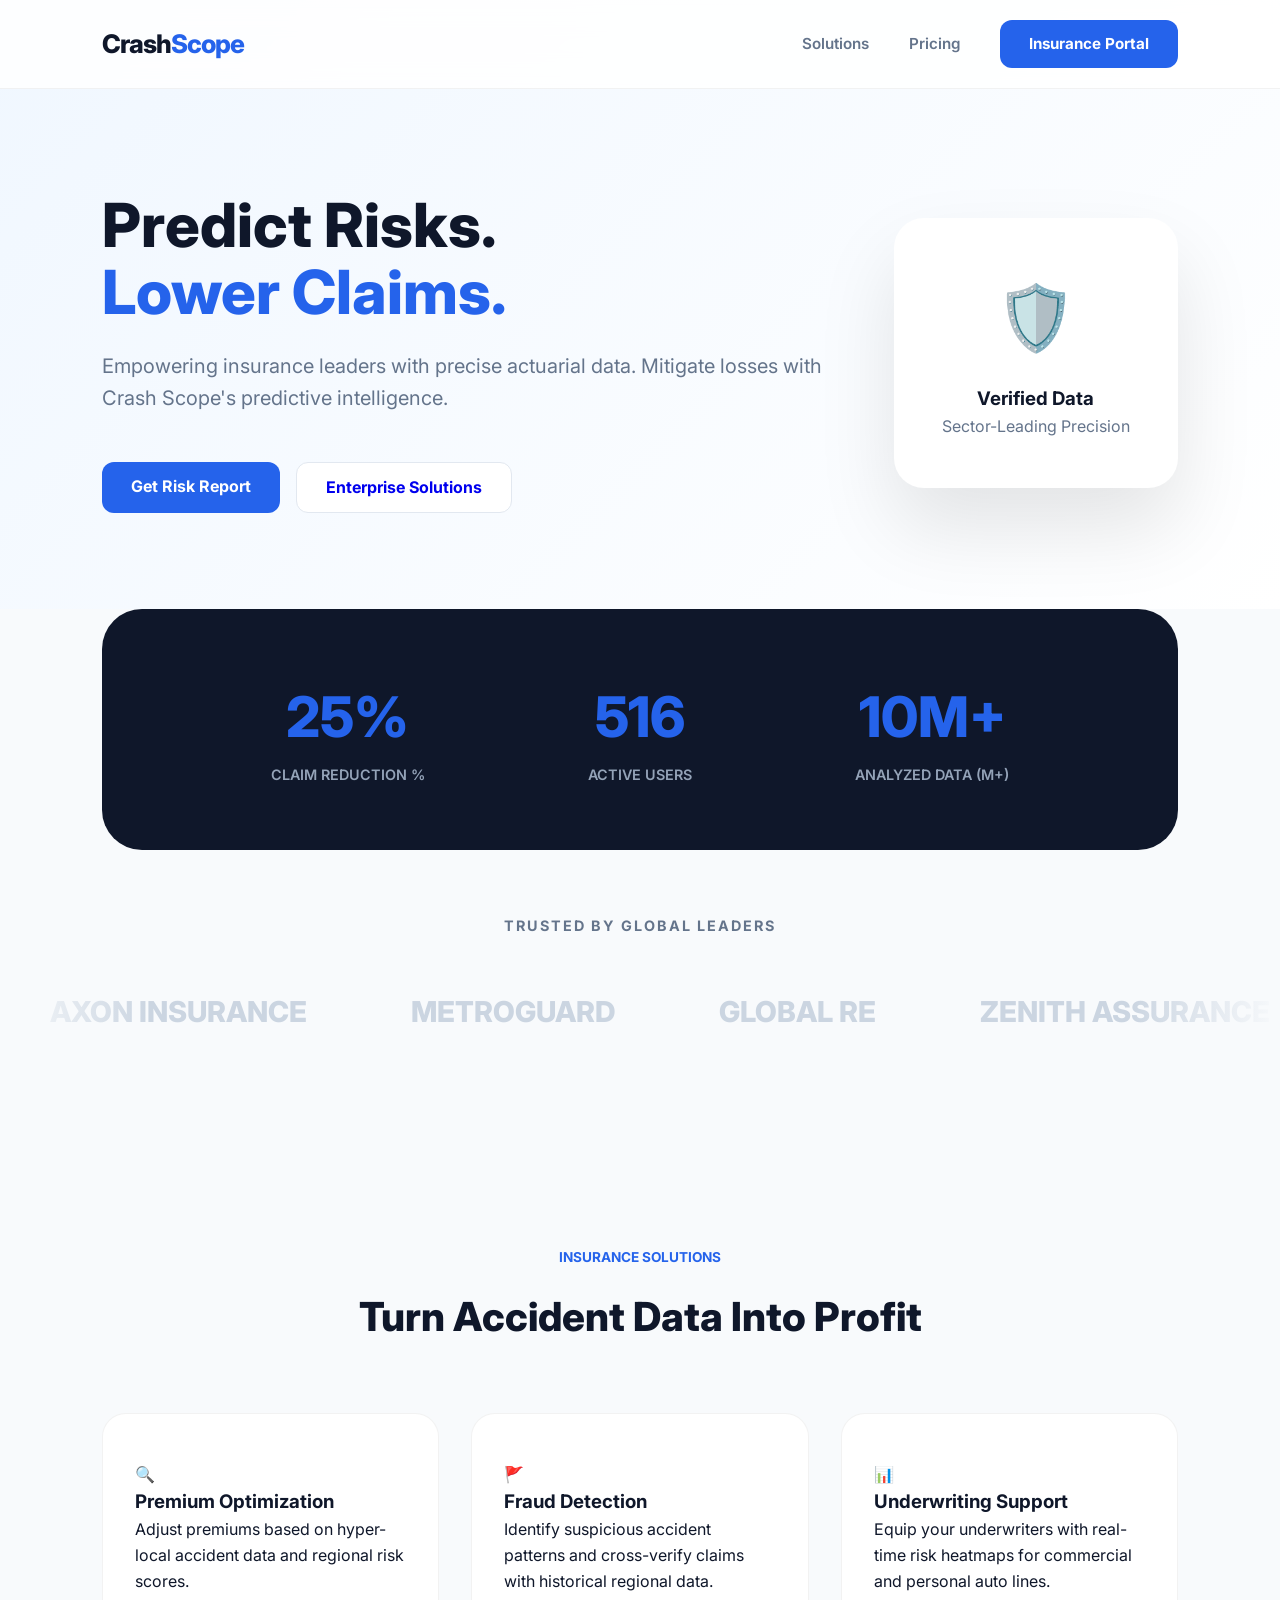
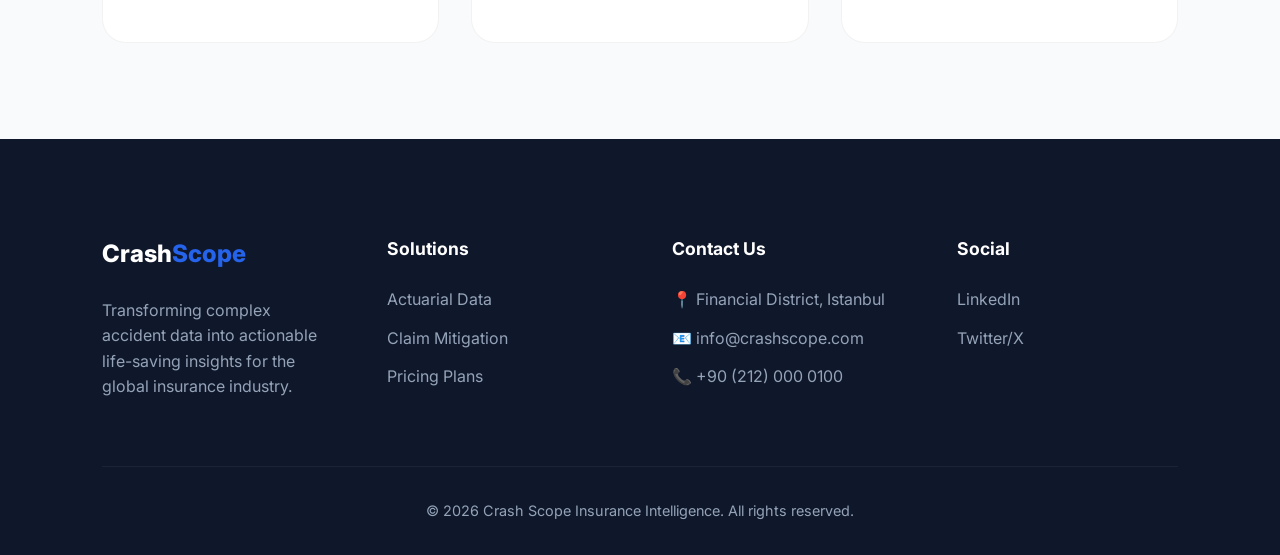
==== commit 765495f1: "Update index.html" ====
--- a/index.html
+++ b/index.html
@@ -172,7 +172,7 @@
                 <ul>
                     <li>📍 Financial District, Istanbul</li>
                     <li>📧 info@crashscope.com</li>
-                    <li>📞 +90 (212) 555 0123</li>
+                    <li>📞 +90 (212) 000 0100</li>
                 </ul>
             </div>
             <div class="footer-col">
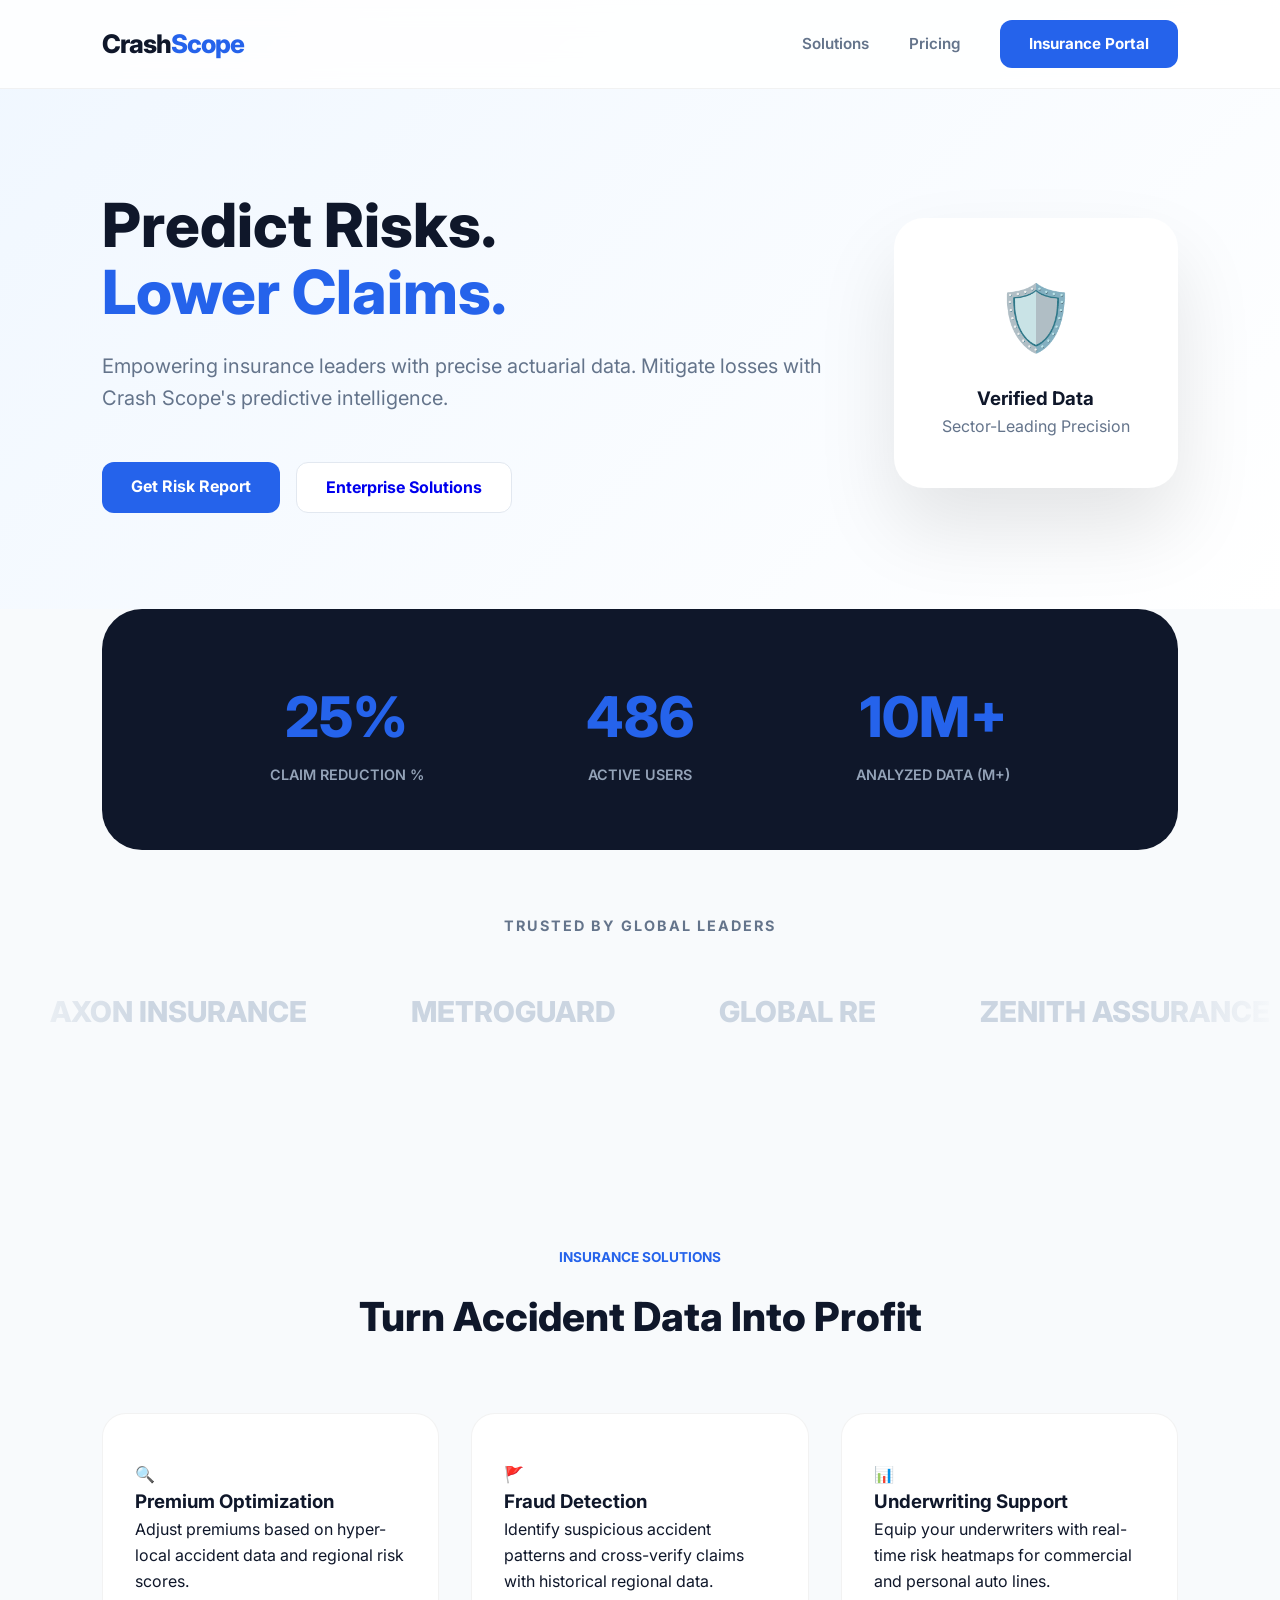
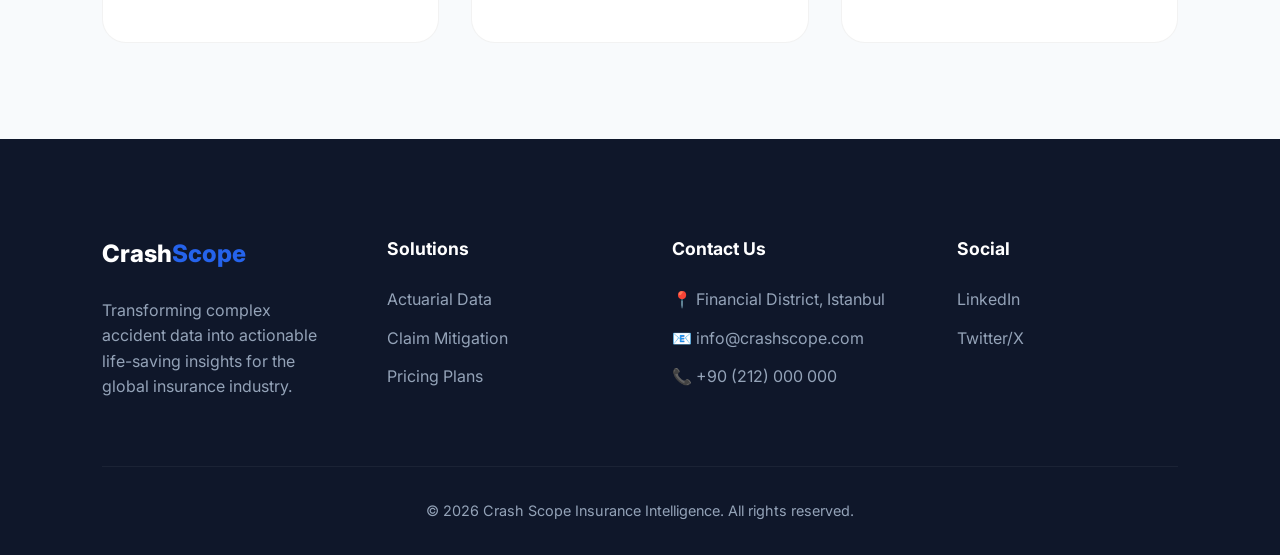
==== commit 07b08bf9: "Update index.html" ====
--- a/index.html
+++ b/index.html
@@ -172,7 +172,7 @@
                 <ul>
                     <li>📍 Financial District, Istanbul</li>
                     <li>📧 info@crashscope.com</li>
-                    <li>📞 +90 (212) 000 0100</li>
+                    <li>📞 +90 (212) 000 000</li>
                 </ul>
             </div>
             <div class="footer-col">
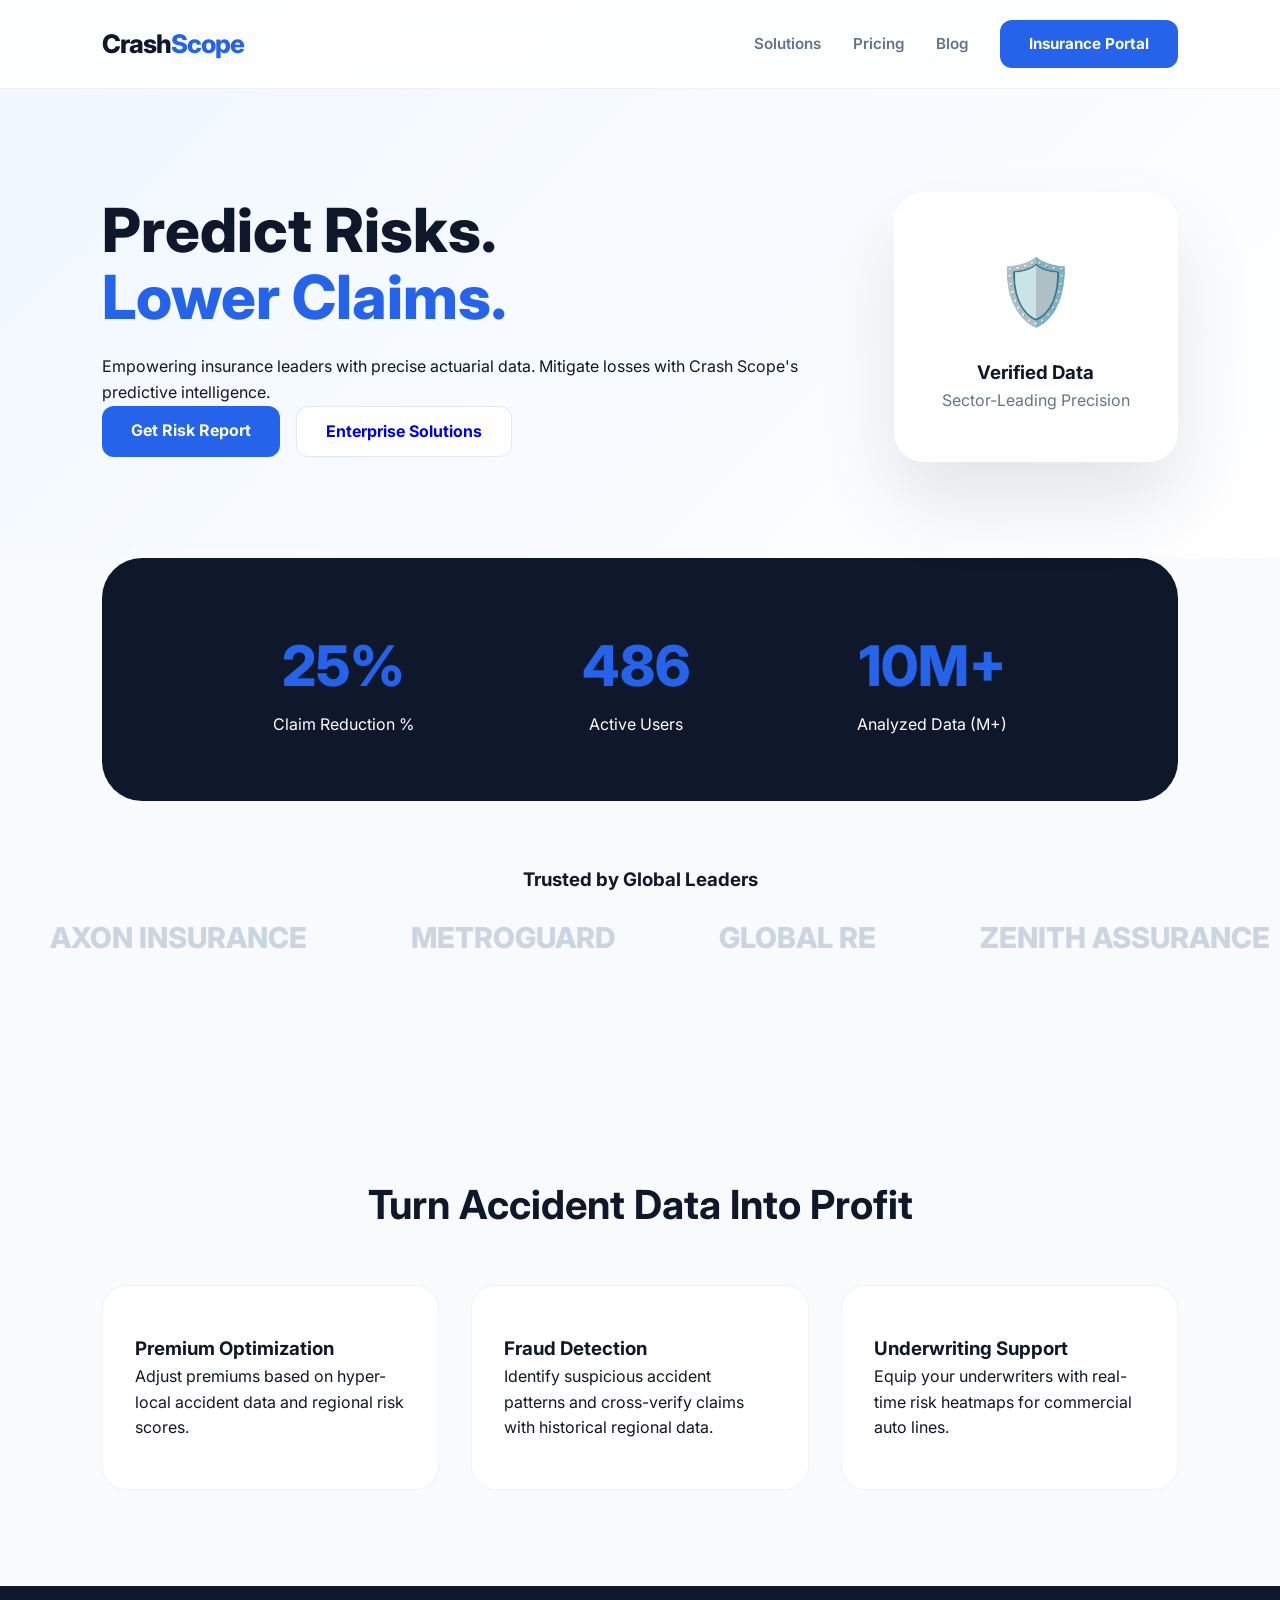
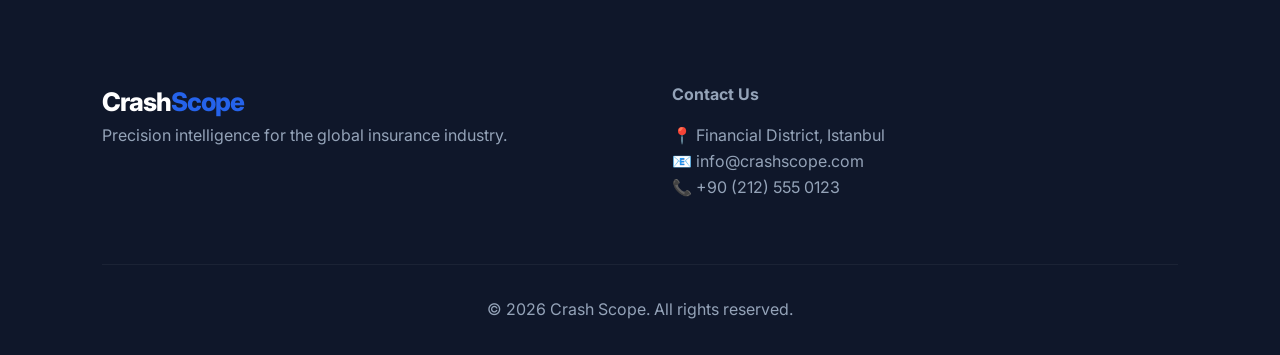
==== commit 7fa40874: "Update index.html" ====
--- a/index.html
+++ b/index.html
@@ -6,82 +6,42 @@
     <title>Crash Scope – Insurance Risk Intelligence</title>
     <link href="https://fonts.googleapis.com/css2?family=Inter:wght@400;600;700;800&display=swap" rel="stylesheet">
     <style>
-        :root { 
-            --primary: #2563eb; 
-            --primary-dark: #1d4ed8; 
-            --secondary: #64748b; 
-            --dark: #0f172a; 
-            --light: #f8fafc; 
-            --white: #ffffff; 
-            --transition: all 0.3s cubic-bezier(0.4, 0, 0.2, 1); 
-        }
-
+        :root { --primary: #2563eb; --primary-dark: #1d4ed8; --secondary: #64748b; --dark: #0f172a; --light: #f8fafc; --white: #ffffff; --transition: all 0.3s cubic-bezier(0.4, 0, 0.2, 1); }
         * { margin: 0; padding: 0; box-sizing: border-box; font-family: 'Inter', sans-serif; }
         html { scroll-behavior: smooth; }
         body { background-color: var(--light); color: var(--dark); line-height: 1.6; overflow-x: hidden; }
-
-        /* --- Navbar --- */
         .navbar { display: flex; justify-content: space-between; align-items: center; padding: 1.25rem 8%; background: rgba(255, 255, 255, 0.85); backdrop-filter: blur(15px); position: fixed; width: 100%; top: 0; z-index: 1000; border-bottom: 1px solid rgba(0,0,0,0.05); }
-        .logo { font-size: 1.6rem; font-weight: 800; text-decoration: none; color: var(--dark); letter-spacing: -1px; } 
-        .logo span { color: var(--primary); }
-        nav { display: flex; align-items: center; gap: 2.5rem; }
+        .logo { font-size: 1.6rem; font-weight: 800; text-decoration: none; color: var(--dark); letter-spacing: -1px; } .logo span { color: var(--primary); }
+        nav { display: flex; align-items: center; gap: 2rem; }
         nav a { text-decoration: none; color: var(--secondary); font-weight: 600; font-size: 0.95rem; transition: var(--transition); }
-        .btn { padding: 0.75rem 1.8rem; border-radius: 12px; font-weight: 700; text-decoration: none; transition: var(--transition); display: inline-block; border: none; }
+        nav a:hover { color: var(--primary); }
+        .btn { padding: 0.75rem 1.8rem; border-radius: 12px; font-weight: 700; text-decoration: none; transition: var(--transition); display: inline-block; border: none; cursor: pointer; }
         .btn-primary { background: var(--primary); color: white !important; }
-
-        /* --- Hero --- */
         .hero { padding: 12rem 8% 6rem; display: flex; align-items: center; justify-content: space-between; gap: 4rem; background: linear-gradient(135deg, #f0f7ff 0%, #ffffff 100%); }
         .hero-text { flex: 1; }
         .hero-text h1 { font-size: clamp(2.5rem, 5vw, 3.8rem); line-height: 1.1; font-weight: 800; margin-bottom: 1.5rem; }
         .hero-text h1 span { color: var(--primary); }
-        .hero-text p { font-size: 1.25rem; color: var(--secondary); margin-bottom: 3rem; }
-
-        /* --- Stats Box --- */
         .trust-box { background: var(--dark); color: white; padding: 4rem 8%; display: flex; justify-content: space-around; text-align: center; border-radius: 40px; margin: 0 8% 2rem; flex-wrap: wrap; gap: 2rem; }
         .trust-item h2 { font-size: 3.5rem; color: var(--primary); font-weight: 800; }
-        .trust-item p { font-size: 0.9rem; color: #94a3b8; font-weight: 600; text-transform: uppercase; }
-
-        /* --- Logo Carousel --- */
         .references-section { padding: 2rem 0 6rem; text-align: center; }
-        .references-section h3 { font-size: 0.9rem; color: var(--secondary); text-transform: uppercase; letter-spacing: 2px; margin-bottom: 2rem; }
         .logos-container { overflow: hidden; white-space: nowrap; position: relative; padding: 20px 0; }
-        .logos-container::before, .logos-container::after { content: ""; position: absolute; top: 0; width: 150px; height: 100%; z-index: 2; }
-        .logos-container::before { left: 0; background: linear-gradient(to right, var(--light), transparent); }
-        .logos-container::after { right: 0; background: linear-gradient(to left, var(--light), transparent); }
         .logos-slide { display: inline-block; animation: 25s slide infinite linear; }
-        .logos-slide span { font-size: 1.8rem; font-weight: 800; color: #cbd5e1; margin: 0 50px; cursor: default; }
-
+        .logos-slide span { font-size: 1.8rem; font-weight: 800; color: #cbd5e1; margin: 0 50px; }
         @keyframes slide { from { transform: translateX(0); } to { transform: translateX(-100%); } }
-
-        /* --- Solutions --- */
         .section { padding: 6rem 8%; }
-        .section-tag { color: var(--primary); font-weight: 700; text-transform: uppercase; font-size: 0.85rem; display: block; text-align: center; margin-bottom: 1rem; }
-        .section-title { font-size: 2.5rem; text-align: center; font-weight: 800; margin-bottom: 4rem; }
         .features-grid { display: grid; grid-template-columns: repeat(auto-fit, minmax(300px, 1fr)); gap: 2rem; }
-        .feature-card { background: var(--white); padding: 3rem 2rem; border-radius: 24px; border: 1px solid rgba(0,0,0,0.05); }
-
-        /* --- Footer (GERİ GELDİ) --- */
+        .feature-card { background: var(--white); padding: 3rem 2rem; border-radius: 24px; border: 1px solid rgba(0,0,0,0.05); transition: 0.3s; }
         .footer { background: var(--dark); color: #94a3b8; padding: 6rem 8% 2rem; }
-        .footer-grid { display: grid; grid-template-columns: repeat(auto-fit, minmax(200px, 1fr)); gap: 4rem; margin-bottom: 4rem; }
-        .footer-logo { color: white; font-size: 1.5rem; font-weight: 800; margin-bottom: 1.5rem; display: block; text-decoration: none; }
-        .footer-logo span { color: var(--primary); }
-        .footer-col h4 { color: white; margin-bottom: 1.5rem; font-size: 1.1rem; }
-        .footer-col ul { list-style: none; }
-        .footer-col ul li { margin-bottom: 0.8rem; }
-        .footer-col ul li a { color: #94a3b8; text-decoration: none; transition: 0.3s; }
-        .footer-col ul li a:hover { color: var(--primary); }
-        .footer-bottom { border-top: 1px solid rgba(255,255,255,0.05); padding-top: 2rem; text-align: center; font-size: 0.9rem; }
-
-        @media (max-width: 1024px) { .hero { flex-direction: column; text-align: center; } .navbar nav { display: none; } }
+        .footer-grid { display: grid; grid-template-columns: repeat(auto-fit, minmax(200px, 1fr)); gap: 4rem; }
     </style>
 </head>
 <body>
-
     <header class="navbar">
         <a href="index.html" class="logo">Crash<span>Scope</span></a>
         <nav>
             <a href="#solutions">Solutions</a>
             <a href="pricing.html">Pricing</a>
+            <a href="blog.html">Blog</a>
             <a href="dashboard.html" class="btn btn-primary">Insurance Portal</a>
         </nav>
     </header>
@@ -90,7 +50,7 @@
         <div class="hero-text">
             <h1>Predict Risks.<br><span>Lower Claims.</span></h1>
             <p>Empowering insurance leaders with precise actuarial data. Mitigate losses with Crash Scope's predictive intelligence.</p>
-            <div style="display: flex; gap: 1rem; justify-content: flex-start;">
+            <div style="display: flex; gap: 1rem;">
                 <a href="dashboard.html" class="btn btn-primary">Get Risk Report</a>
                 <a href="pricing.html" class="btn" style="background: white; border: 1px solid #e2e8f0;">Enterprise Solutions</a>
             </div>
@@ -105,93 +65,55 @@
     </section>
 
     <div class="trust-box">
-        <div class="trust-item">
-            <h2 class="counter" data-target="25">0</h2>
-            <p>Claim Reduction %</p>
-        </div>
-        <div class="trust-item">
-            <h2 class="counter" data-target="1200">0</h2>
-            <p>Active Users</p>
-        </div>
-        <div class="trust-item">
-            <h2 class="counter" data-target="10">0</h2>
-            <p>Analyzed Data (M+)</p>
-        </div>
+        <div class="trust-item"><h2 class="counter" data-target="25">0</h2><p>Claim Reduction %</p></div>
+        <div class="trust-item"><h2 class="counter" data-target="1200">0</h2><p>Active Users</p></div>
+        <div class="trust-item"><h2 class="counter" data-target="10">0</h2><p>Analyzed Data (M+)</p></div>
     </div>
 
     <section class="references-section">
         <h3>Trusted by Global Leaders</h3>
         <div class="logos-container">
             <div class="logos-slide">
-                <span>AXON INSURANCE</span> <span>METROGUARD</span> <span>GLOBAL RE</span> <span>ZENITH ASSURANCE</span> <span>ALIANS GROUP</span> <span>NEXUS UNDERWRITING</span> <span>PRIME MUTUAL</span>
+                <span>AXON INSURANCE</span> <span>METROGUARD</span> <span>GLOBAL RE</span> <span>ZENITH ASSURANCE</span> <span>ALIANS GROUP</span> <span>NEXUS UNDERWRITING</span>
             </div>
             <div class="logos-slide">
-                <span>AXON INSURANCE</span> <span>METROGUARD</span> <span>GLOBAL RE</span> <span>ZENITH ASSURANCE</span> <span>ALIANS GROUP</span> <span>NEXUS UNDERWRITING</span> <span>PRIME MUTUAL</span>
+                <span>AXON INSURANCE</span> <span>METROGUARD</span> <span>GLOBAL RE</span> <span>ZENITH ASSURANCE</span> <span>ALIANS GROUP</span> <span>NEXUS UNDERWRITING</span>
             </div>
         </div>
     </section>
 
     <section id="solutions" class="section">
-        <span class="section-tag">Insurance Solutions</span>
-        <h2 class="section-title">Turn Accident Data Into Profit</h2>
+        <h2 style="text-align: center; margin-bottom: 3rem; font-size: 2.5rem;">Turn Accident Data Into Profit</h2>
         <div class="features-grid">
-            <div class="feature-card">
-                <span class="feature-icon">🔍</span>
-                <h3>Premium Optimization</h3>
-                <p>Adjust premiums based on hyper-local accident data and regional risk scores.</p>
-            </div>
-            <div class="feature-card">
-                <span class="feature-icon">🚩</span>
-                <h3>Fraud Detection</h3>
-                <p>Identify suspicious accident patterns and cross-verify claims with historical regional data.</p>
-            </div>
-            <div class="feature-card">
-                <span class="feature-icon">📊</span>
-                <h3>Underwriting Support</h3>
-                <p>Equip your underwriters with real-time risk heatmaps for commercial and personal auto lines.</p>
-            </div>
+            <div class="feature-card"><h3>Premium Optimization</h3><p>Adjust premiums based on hyper-local accident data and regional risk scores.</p></div>
+            <div class="feature-card"><h3>Fraud Detection</h3><p>Identify suspicious accident patterns and cross-verify claims with historical regional data.</p></div>
+            <div class="feature-card"><h3>Underwriting Support</h3><p>Equip your underwriters with real-time risk heatmaps for commercial auto lines.</p></div>
         </div>
     </section>
 
     <footer class="footer">
         <div class="footer-grid">
             <div class="footer-col">
-                <a href="#" class="footer-logo">Crash<span>Scope</span></a>
-                <p>Transforming complex accident data into actionable life-saving insights for the global insurance industry.</p>
-            </div>
-            <div class="footer-col">
-                <h4>Solutions</h4>
-                <ul>
-                    <li><a href="#">Actuarial Data</a></li>
-                    <li><a href="#">Claim Mitigation</a></li>
-                    <li><a href="pricing.html">Pricing Plans</a></li>
-                </ul>
+                <a href="#" class="logo" style="color: white;">Crash<span>Scope</span></a>
+                <p>Precision intelligence for the global insurance industry.</p>
             </div>
             <div class="footer-col">
                 <h4>Contact Us</h4>
-                <ul>
+                <ul style="list-style: none; margin-top: 1rem;">
                     <li>📍 Financial District, Istanbul</li>
                     <li>📧 info@crashscope.com</li>
-                    <li>📞 +90 (212) 000 000</li>
-                </ul>
-            </div>
-            <div class="footer-col">
-                <h4>Social</h4>
-                <ul>
-                    <li><a href="#">LinkedIn</a></li>
-                    <li><a href="#">Twitter/X</a></li>
+                    <li>📞 +90 (212) 555 0123</li>
                 </ul>
             </div>
         </div>
-        <div class="footer-bottom">
-            <p>&copy; 2026 Crash Scope Insurance Intelligence. All rights reserved.</p>
+        <div style="text-align: center; margin-top: 4rem; border-top: 1px solid rgba(255,255,255,0.05); padding-top: 2rem;">
+            &copy; 2026 Crash Scope. All rights reserved.
         </div>
     </footer>
 
     <script>
         const counters = document.querySelectorAll('.counter');
         const speed = 200;
-
         const startCounters = () => {
             counters.forEach(counter => {
                 const updateCount = () => {
@@ -208,16 +130,9 @@
                 updateCount();
             });
         };
-
         const observer = new IntersectionObserver((entries) => {
-            entries.forEach(entry => {
-                if (entry.isIntersecting) {
-                    startCounters();
-                    observer.unobserve(entry.target);
-                }
-            });
+            entries.forEach(entry => { if (entry.isIntersecting) { startCounters(); observer.unobserve(entry.target); } });
         }, { threshold: 0.5 });
-
         observer.observe(document.querySelector('.trust-box'));
     </script>
 </body>
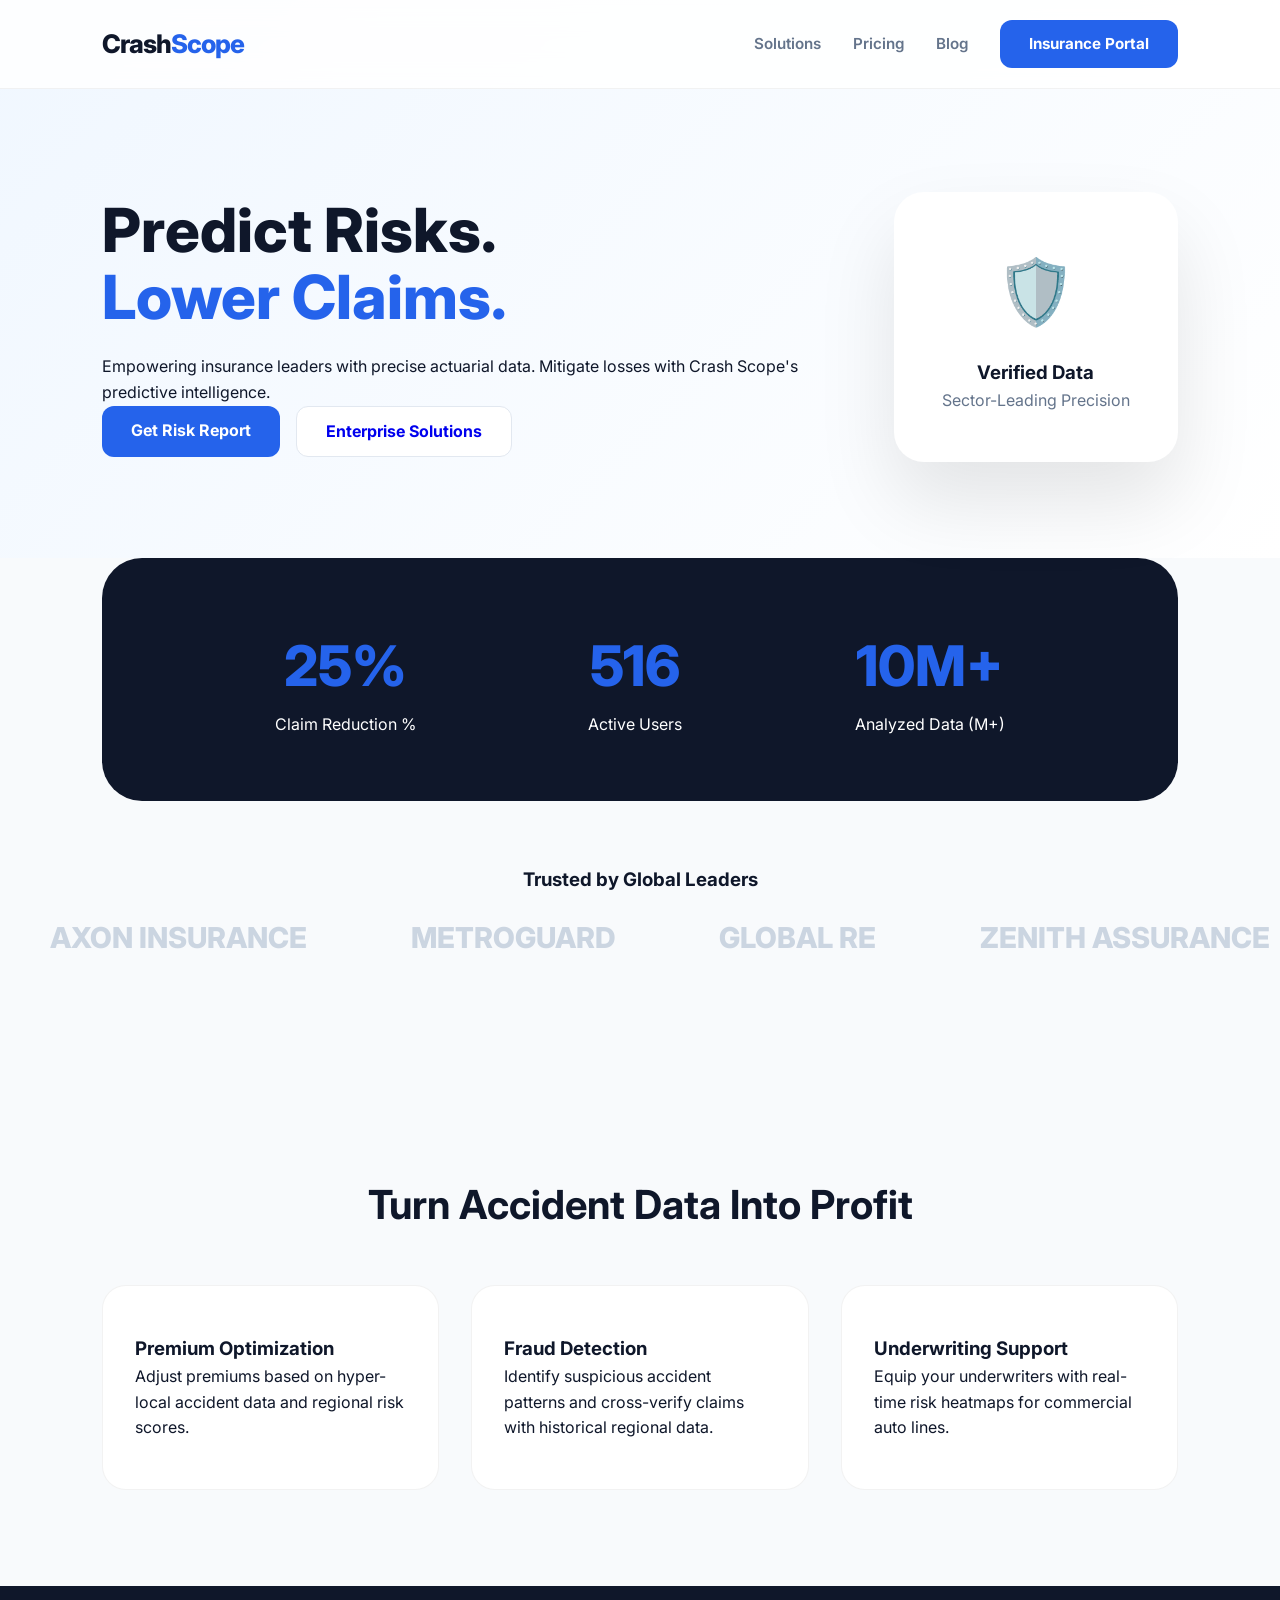
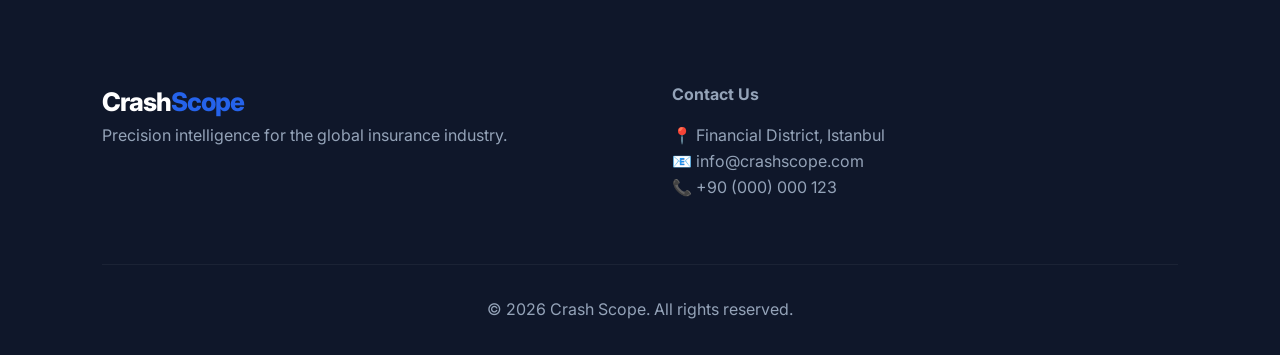
==== commit c8f05ee9: "Update index.html" ====
--- a/index.html
+++ b/index.html
@@ -102,7 +102,7 @@
                 <ul style="list-style: none; margin-top: 1rem;">
                     <li>📍 Financial District, Istanbul</li>
                     <li>📧 info@crashscope.com</li>
-                    <li>📞 +90 (212) 555 0123</li>
+                    <li>📞 +90 (000) 000 123</li>
                 </ul>
             </div>
         </div>
